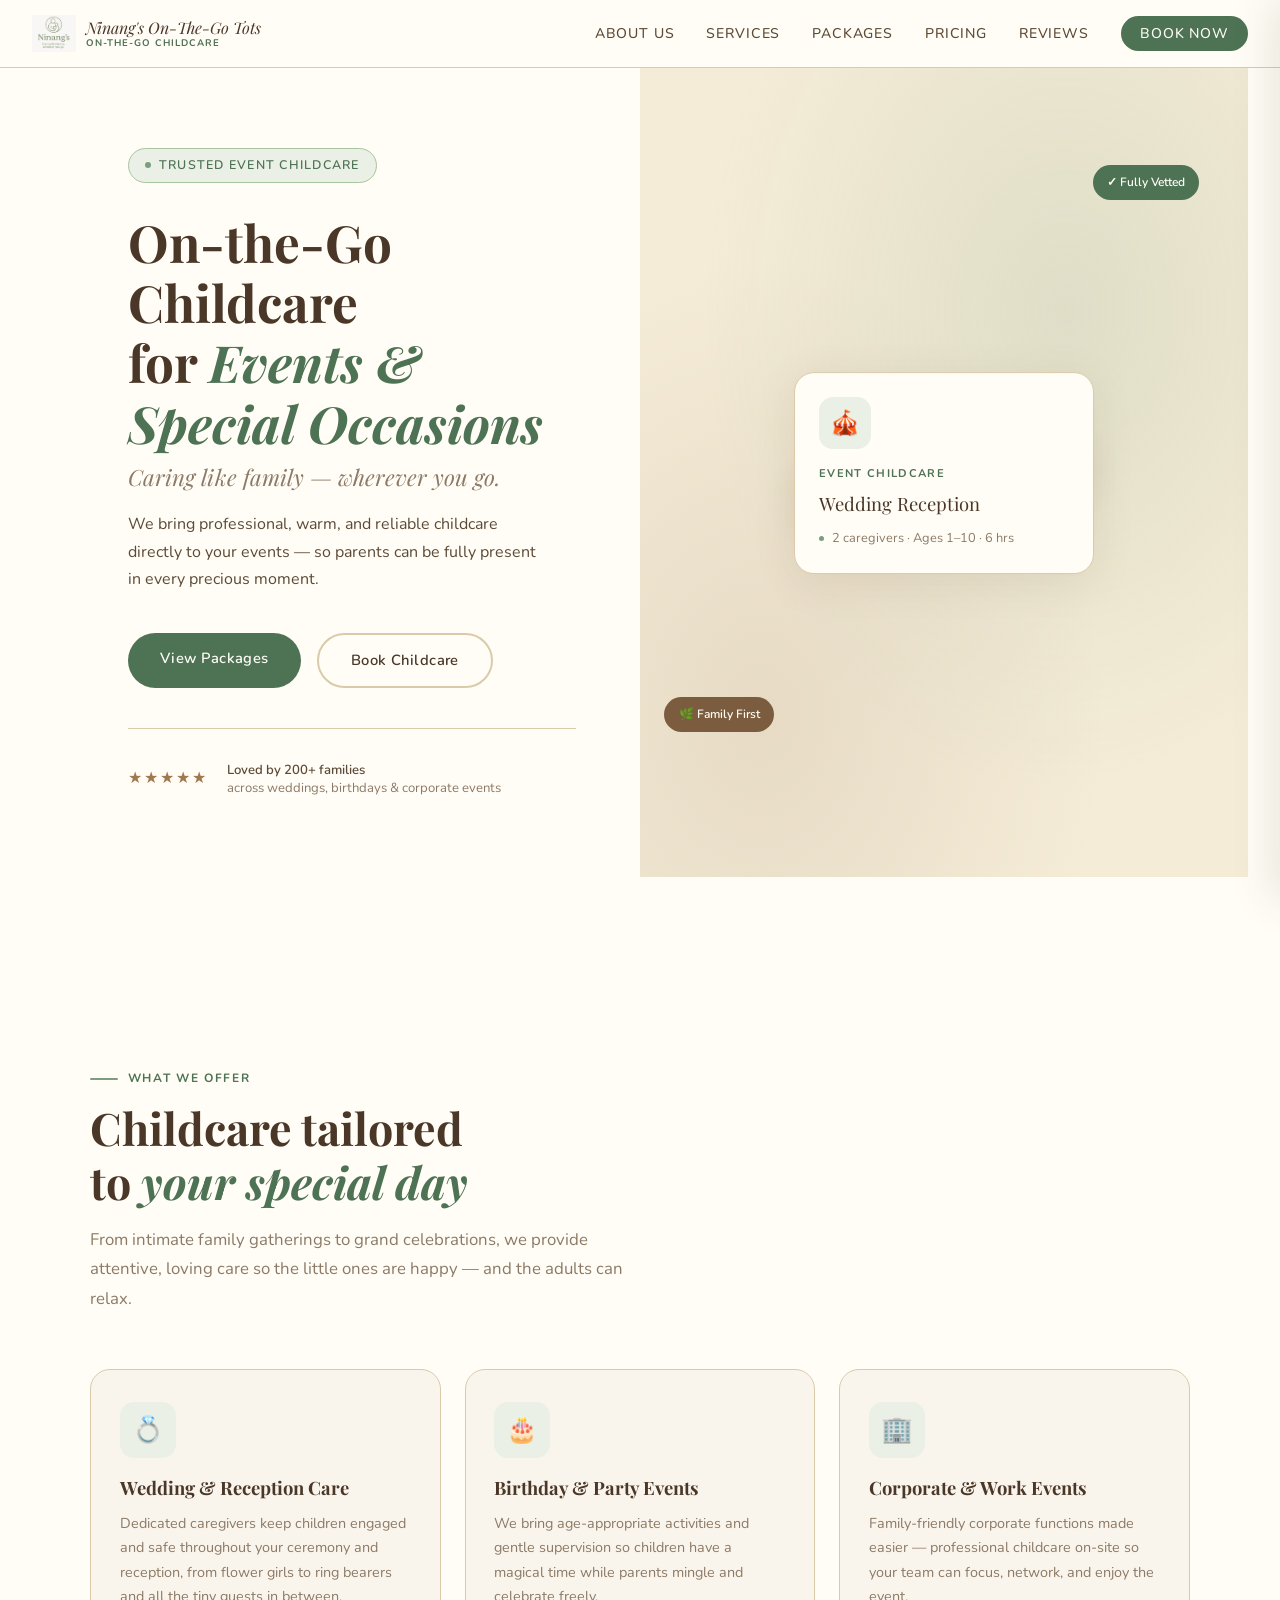
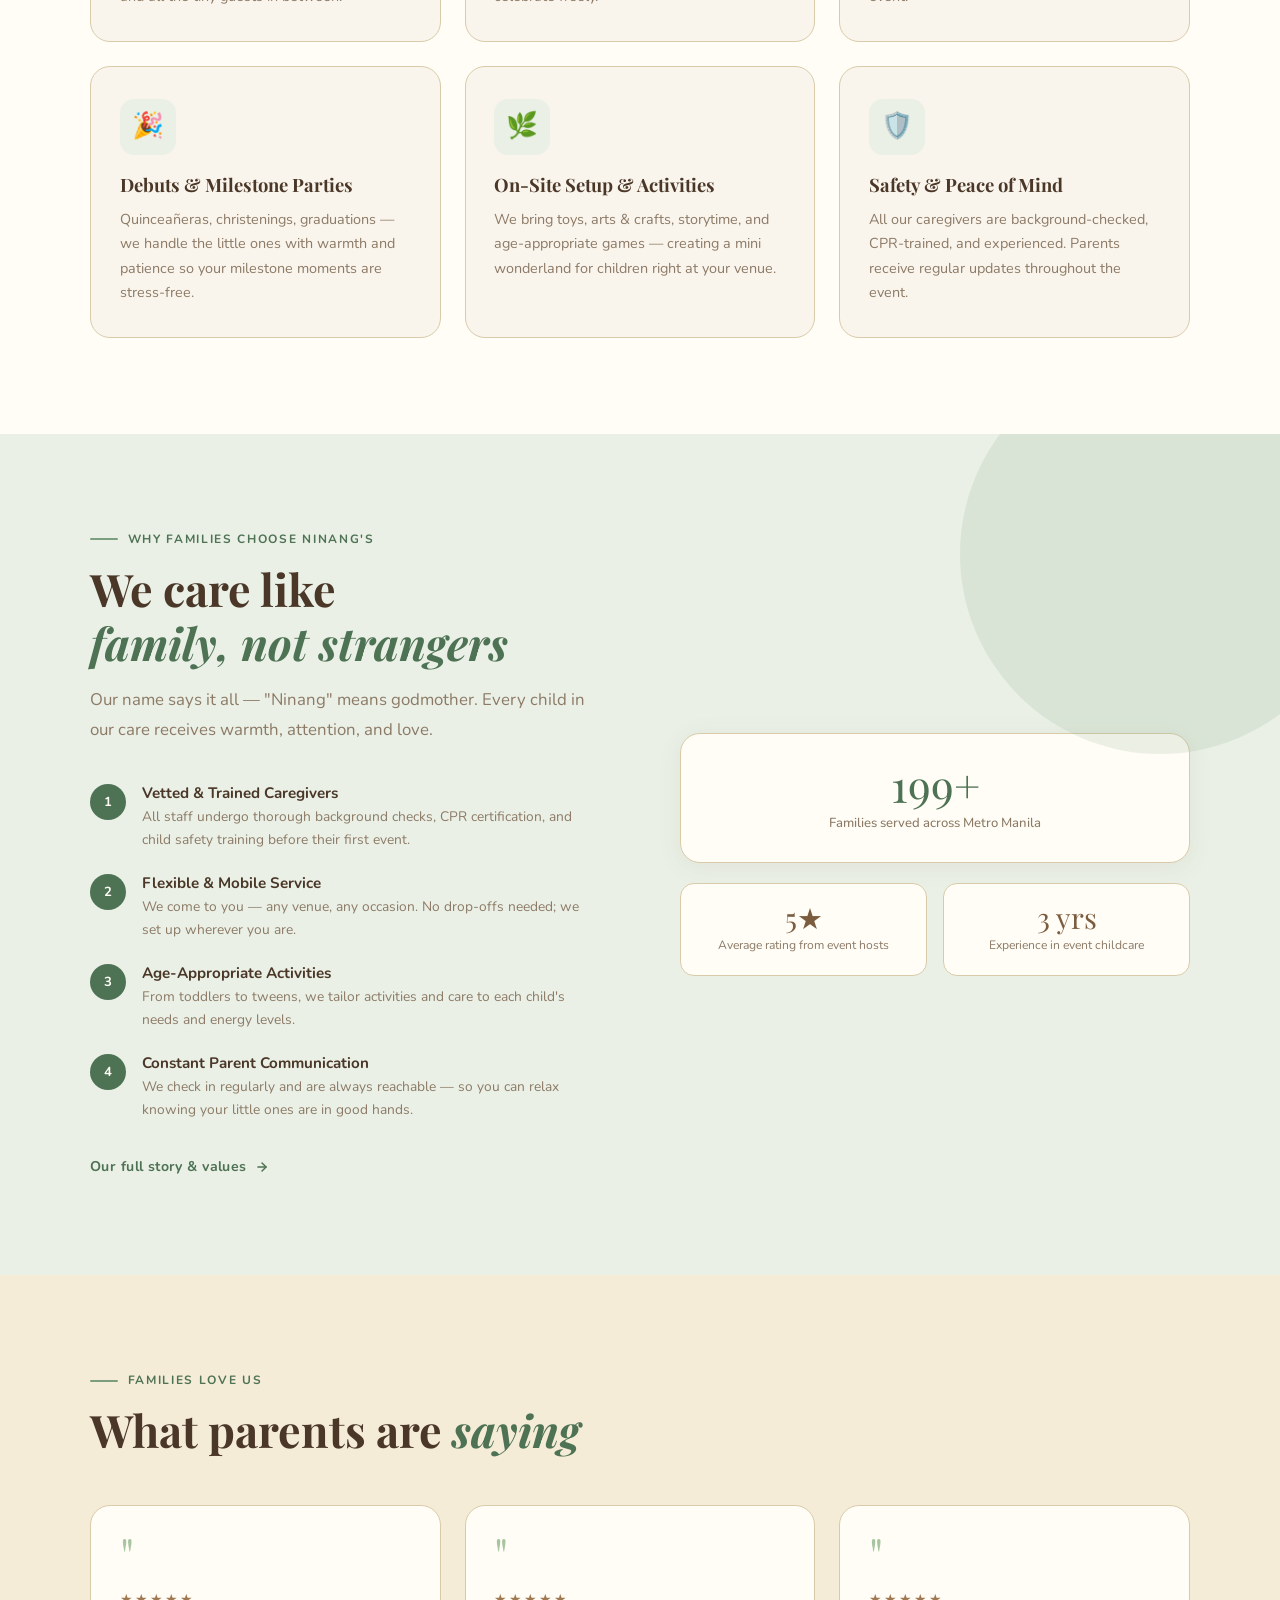
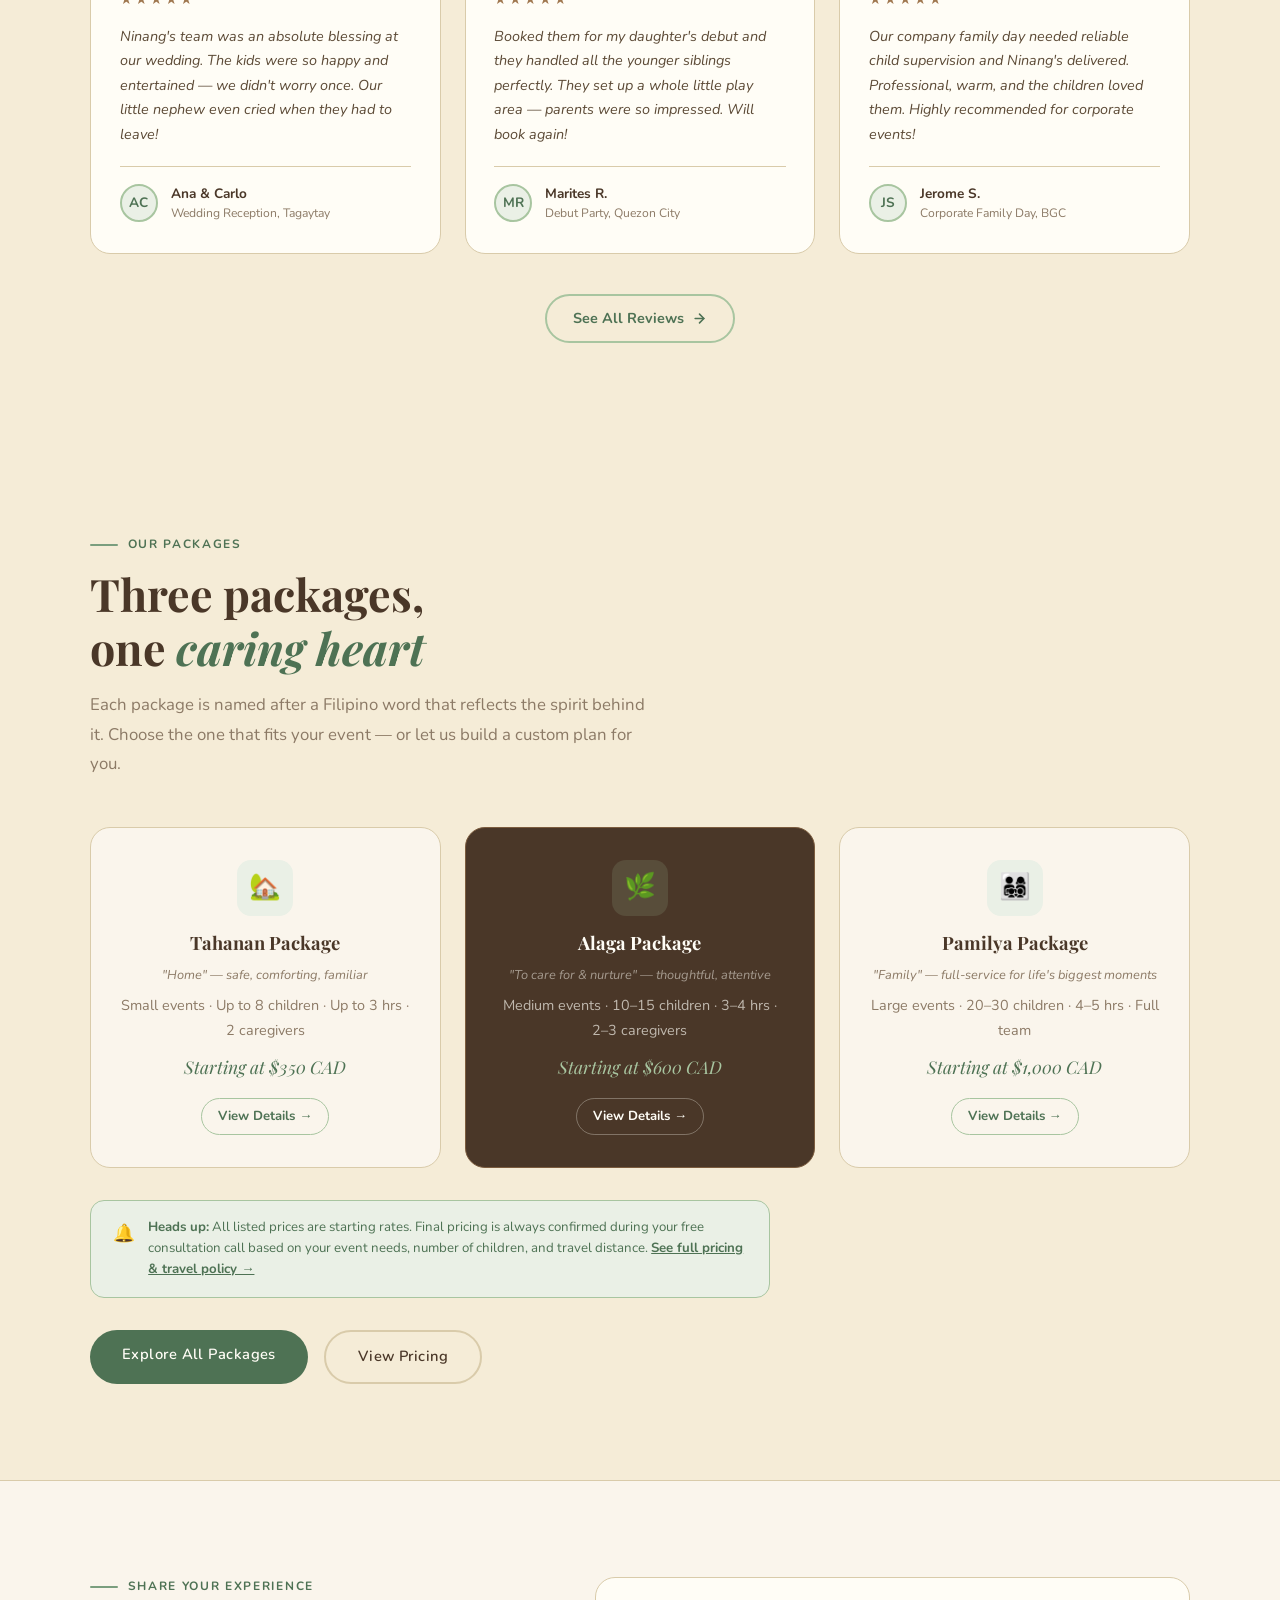
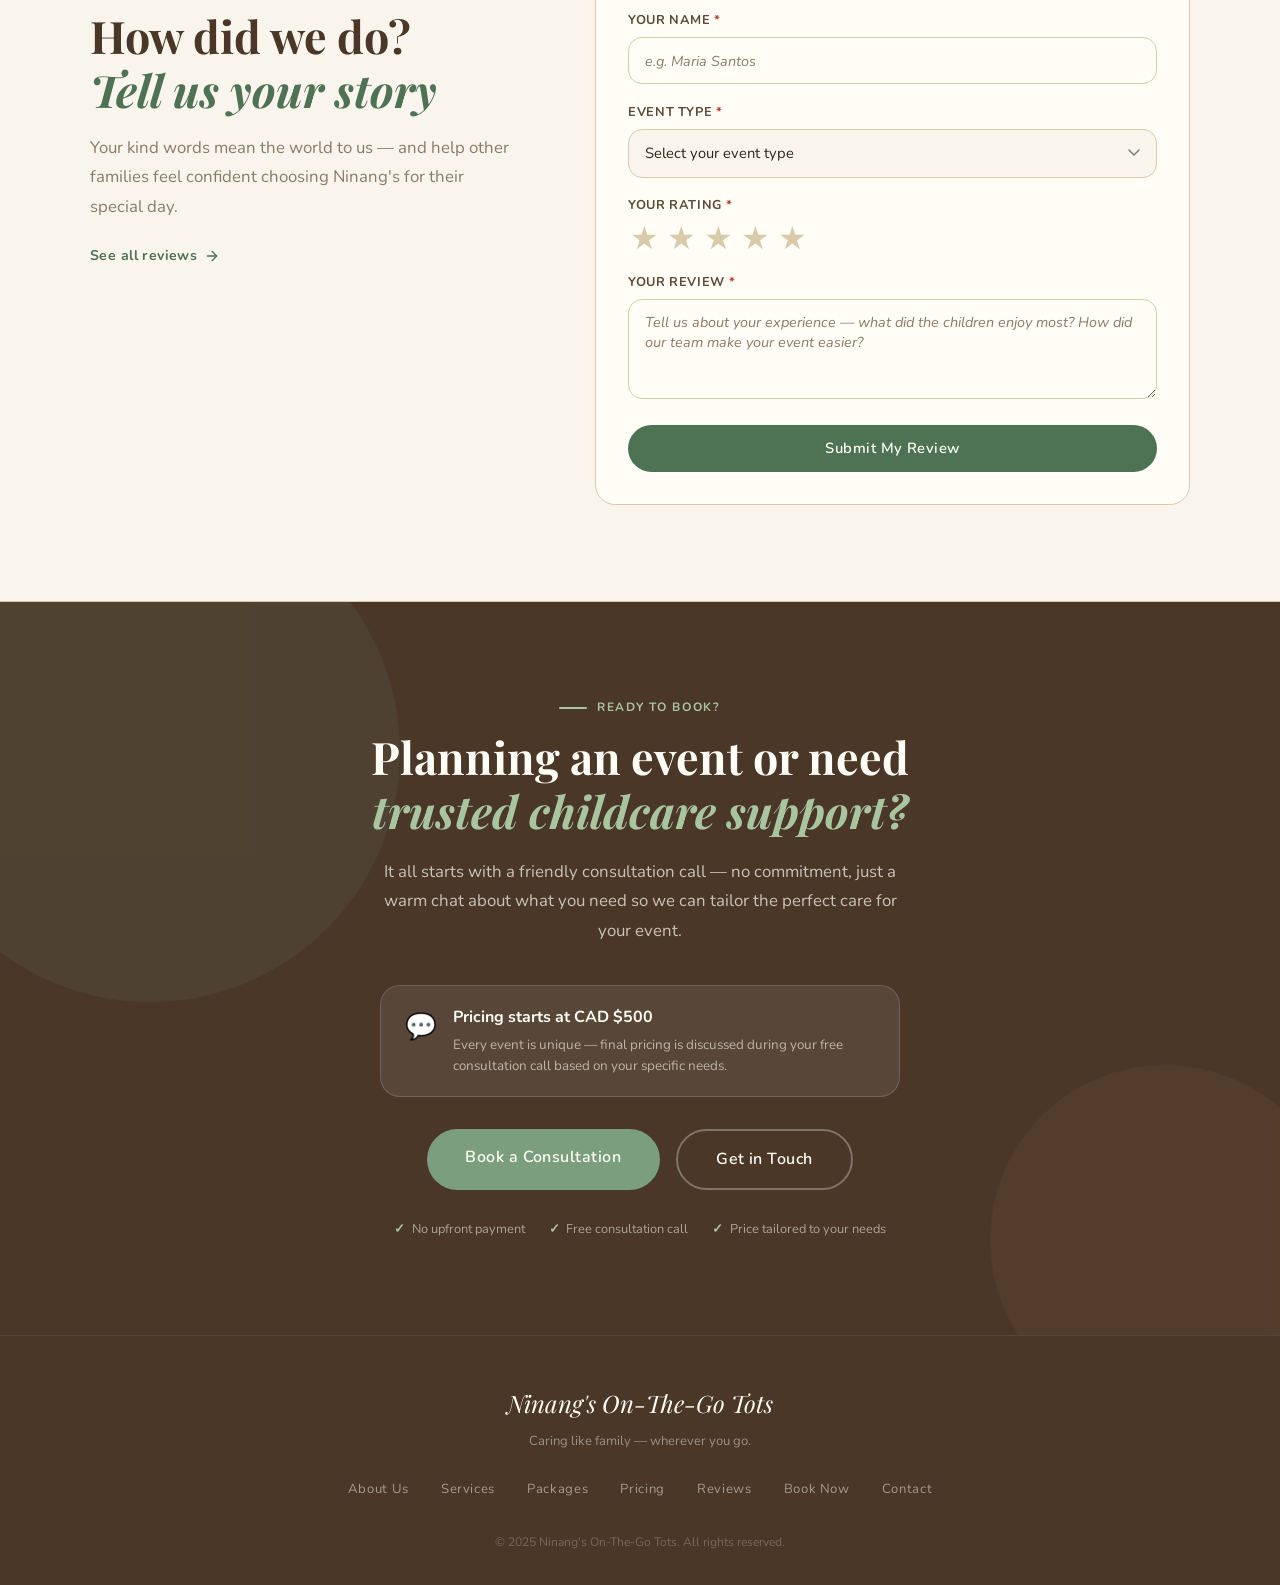
==== index.html @ 38ec488d "Add files via upload" ====
<!DOCTYPE html>
<html lang="en">
<head>
  <meta charset="UTF-8" />
  <meta name="viewport" content="width=device-width, initial-scale=1.0" />
  <title>Ninang's On-The-Go Tots — On-the-Go Care for Events</title>
  <link rel="stylesheet" href="style.css" />
  <link
    href="https://fonts.googleapis.com/css2?family=Playfair+Display:ital,wght@0,400;0,600;1,400&family=Nunito:wght@300;400;500;600&display=swap"
    rel="stylesheet"
  />
</head>
<body>

  <!-- ========== NAVBAR ========== -->
  <nav id="navbar">
    <a href="index.html" class="nav-logo-wrap">
      <img
        src="ninangs2.png"
        alt="Ninang's On-The-Go Tots logo"
        class="nav-logo-img"
      />
      <div class="nav-logo-text">
        Ninang's On-The-Go Tots
        <span>On-The-Go Childcare</span>
      </div>
    </a>

    <button class="nav-hamburger" id="hamburgerBtn" aria-label="Open menu">
      <span></span><span></span><span></span>
    </button>

    <ul class="nav-links" id="navLinks">
      <li><a href="about.html">About Us</a></li>
      <li><a href="#offer">Services</a></li>
      <li><a href="packages.html">Packages</a></li>
      <li><a href="pricing.html">Pricing</a></li>
      <li><a href="reviews.html">Reviews</a></li>
      <li><a href="booking.html" class="nav-cta">Book Now</a></li>
    </ul>
  </nav>

  <!-- Mobile drawer -->
  <div class="nav-drawer" id="navDrawer">
    <button class="drawer-close" id="drawerClose" aria-label="Close menu">&times;</button>
    <ul>
      <li><a href="about.html"    class="drawer-link">About Us</a></li>
      <li><a href="#offer"        class="drawer-link">Services</a></li>
      <li><a href="packages.html" class="drawer-link">Packages</a></li>
      <li><a href="pricing.html"  class="drawer-link">Pricing</a></li>
      <li><a href="reviews.html"  class="drawer-link">Reviews</a></li>
      <li><a href="booking.html"  class="drawer-link drawer-cta">Book Now</a></li>
    </ul>
  </div>
  <div class="nav-overlay" id="navOverlay"></div>


  <!-- ========== HERO ========== -->
  <section class="hero">

    <div class="hero-left">
      <div class="hero-badge">Trusted Event Childcare</div>

      <h1>
        On-the-Go Childcare<br>
        for <em>Events &amp;</em><br>
        <em>Special Occasions</em>
      </h1>

      <p class="hero-sub">Caring like family — wherever you go.</p>

      <p class="hero-tagline">
        We bring professional, warm, and reliable childcare directly to your events —
        so parents can be fully present in every precious moment.
      </p>

      <div class="hero-buttons">
        <a href="packages.html" class="btn-primary">View Packages</a>
        <a href="booking.html"  class="btn-outline">Book Childcare</a>
      </div>

      <div class="hero-trust">
        <div class="hero-trust-stars">★★★★★</div>
        <p>
          <strong>Loved by 200+ families</strong><br>
          across weddings, birthdays &amp; corporate events
        </p>
      </div>
    </div>

    <div class="hero-right">
      <div class="hero-illustration">
        <div class="hero-card-stack">
          <div class="hero-card hero-card-back1"></div>
          <div class="hero-card hero-card-back2"></div>
          <div class="hero-card hero-card-main">
            <div class="card-icon">🎪</div>
            <div class="card-label">Event Childcare</div>
            <div class="card-title">Wedding Reception</div>
            <div class="card-meta">
              <span class="card-dot"></span>
              <span>2 caregivers · Ages 1–10 · 6 hrs</span>
            </div>
          </div>
        </div>
        <div class="floating-badge floating-badge-1">✓ Fully Vetted</div>
        <div class="floating-badge floating-badge-2">🌿 Family First</div>
      </div>
    </div>

  </section>


  <!-- ========== WHAT WE OFFER ========== -->
  <section class="offer-section" id="offer">
    <div class="container">
      <div class="section-eyebrow">What We Offer</div>
      <h2 class="section-title">Childcare tailored<br>to <em>your special day</em></h2>
      <p class="section-lead">
        From intimate family gatherings to grand celebrations, we provide attentive,
        loving care so the little ones are happy — and the adults can relax.
      </p>

      <div class="offer-grid">
        <div class="offer-card" data-animate>
          <div class="offer-icon">💍</div>
          <h3>Wedding &amp; Reception Care</h3>
          <p>Dedicated caregivers keep children engaged and safe throughout your ceremony and reception, from flower girls to ring bearers and all the tiny guests in between.</p>
        </div>
        <div class="offer-card" data-animate>
          <div class="offer-icon">🎂</div>
          <h3>Birthday &amp; Party Events</h3>
          <p>We bring age-appropriate activities and gentle supervision so children have a magical time while parents mingle and celebrate freely.</p>
        </div>
        <div class="offer-card" data-animate>
          <div class="offer-icon">🏢</div>
          <h3>Corporate &amp; Work Events</h3>
          <p>Family-friendly corporate functions made easier — professional childcare on-site so your team can focus, network, and enjoy the event.</p>
        </div>
        <div class="offer-card" data-animate>
          <div class="offer-icon">🎉</div>
          <h3>Debuts &amp; Milestone Parties</h3>
          <p>Quinceañeras, christenings, graduations — we handle the little ones with warmth and patience so your milestone moments are stress-free.</p>
        </div>
        <div class="offer-card" data-animate>
          <div class="offer-icon">🌿</div>
          <h3>On-Site Setup &amp; Activities</h3>
          <p>We bring toys, arts &amp; crafts, storytime, and age-appropriate games — creating a mini wonderland for children right at your venue.</p>
        </div>
        <div class="offer-card" data-animate>
          <div class="offer-icon">🛡️</div>
          <h3>Safety &amp; Peace of Mind</h3>
          <p>All our caregivers are background-checked, CPR-trained, and experienced. Parents receive regular updates throughout the event.</p>
        </div>
      </div>
    </div>
  </section>


  <!-- ========== WHY CHOOSE US ========== -->
  <section class="why-section" id="why">
    <div class="container">
      <div class="why-inner">

        <div class="why-text">
          <div class="section-eyebrow">Why Families Choose Ninang's</div>
          <h2 class="section-title">We care like<br><em>family, not strangers</em></h2>
          <p class="section-lead">
            Our name says it all — "Ninang" means godmother. Every child in our care
            receives warmth, attention, and love.
          </p>

          <div class="why-list">
            <div class="why-item" data-animate>
              <div class="why-num">1</div>
              <div>
                <h4>Vetted &amp; Trained Caregivers</h4>
                <p>All staff undergo thorough background checks, CPR certification, and child safety training before their first event.</p>
              </div>
            </div>
            <div class="why-item" data-animate>
              <div class="why-num">2</div>
              <div>
                <h4>Flexible &amp; Mobile Service</h4>
                <p>We come to you — any venue, any occasion. No drop-offs needed; we set up wherever you are.</p>
              </div>
            </div>
            <div class="why-item" data-animate>
              <div class="why-num">3</div>
              <div>
                <h4>Age-Appropriate Activities</h4>
                <p>From toddlers to tweens, we tailor activities and care to each child's needs and energy levels.</p>
              </div>
            </div>
            <div class="why-item" data-animate>
              <div class="why-num">4</div>
              <div>
                <h4>Constant Parent Communication</h4>
                <p>We check in regularly and are always reachable — so you can relax knowing your little ones are in good hands.</p>
              </div>
            </div>
          </div>

          <div style="margin-top: 2rem;">
            <a href="about.html" style="
              display: inline-flex;
              align-items: center;
              gap: 0.5rem;
              font-family: 'Nunito', sans-serif;
              font-size: 0.88rem;
              font-weight: 700;
              color: var(--sage-dark);
              text-decoration: none;
              letter-spacing: 0.03em;
            ">
              Our full story &amp; values
              <svg width="14" height="14" viewBox="0 0 24 24" fill="none" stroke="currentColor" stroke-width="2.5" stroke-linecap="round" stroke-linejoin="round"><line x1="5" y1="12" x2="19" y2="12"/><polyline points="12 5 19 12 12 19"/></svg>
            </a>
          </div>
        </div>

        <div class="why-visual">
          <div class="why-stat-card">
            <div class="stat-num" data-count="200">0</div>
            <div class="stat-label">Families served across Metro Manila</div>
          </div>
          <div class="why-stat-row">
            <div class="why-stat-small">
              <div class="stat-num">5★</div>
              <div class="stat-label">Average rating from event hosts</div>
            </div>
            <div class="why-stat-small">
              <div class="stat-num">3 yrs</div>
              <div class="stat-label">Experience in event childcare</div>
            </div>
          </div>
        </div>

      </div>
    </div>
  </section>


  <!-- ========== TESTIMONIALS ========== -->
  <section class="testimonials-section" id="testimonials">
    <div class="container">
      <div class="section-eyebrow">Families Love Us</div>
      <h2 class="section-title">What parents are <em>saying</em></h2>

      <div class="testimonials-grid">

        <div class="testimonial-card" data-animate>
          <div class="quote-mark">"</div>
          <div class="stars">★★★★★</div>
          <p>Ninang's team was an absolute blessing at our wedding. The kids were so happy and entertained — we didn't worry once. Our little nephew even cried when they had to leave!</p>
          <div class="testimonial-author">
            <div class="author-avatar">AC</div>
            <div>
              <div class="author-name">Ana &amp; Carlo</div>
              <div class="author-role">Wedding Reception, Tagaytay</div>
            </div>
          </div>
        </div>

        <div class="testimonial-card" data-animate>
          <div class="quote-mark">"</div>
          <div class="stars">★★★★★</div>
          <p>Booked them for my daughter's debut and they handled all the younger siblings perfectly. They set up a whole little play area — parents were so impressed. Will book again!</p>
          <div class="testimonial-author">
            <div class="author-avatar">MR</div>
            <div>
              <div class="author-name">Marites R.</div>
              <div class="author-role">Debut Party, Quezon City</div>
            </div>
          </div>
        </div>

        <div class="testimonial-card" data-animate>
          <div class="quote-mark">"</div>
          <div class="stars">★★★★★</div>
          <p>Our company family day needed reliable child supervision and Ninang's delivered. Professional, warm, and the children loved them. Highly recommended for corporate events!</p>
          <div class="testimonial-author">
            <div class="author-avatar">JS</div>
            <div>
              <div class="author-name">Jerome S.</div>
              <div class="author-role">Corporate Family Day, BGC</div>
            </div>
          </div>
        </div>

      </div>

      <!-- See all reviews link -->
      <div style="text-align:center; margin-top:2.5rem;">
        <a href="reviews.html" style="
          display: inline-flex;
          align-items: center;
          gap: 0.5rem;
          font-family: 'Nunito', sans-serif;
          font-size: 0.9rem;
          font-weight: 700;
          color: var(--sage-dark);
          text-decoration: none;
          border: 2px solid var(--sage-light);
          padding: 0.7rem 1.6rem;
          border-radius: 50px;
          transition: background 0.2s, border-color 0.2s;
        "
        onmouseover="this.style.background='#EAF0E6'; this.style.borderColor='#7A9E7E';"
        onmouseout="this.style.background='transparent'; this.style.borderColor='#A8C5A0';">
          See All Reviews
          <svg width="15" height="15" viewBox="0 0 24 24" fill="none" stroke="currentColor" stroke-width="2.5" stroke-linecap="round" stroke-linejoin="round"><line x1="5" y1="12" x2="19" y2="12"/><polyline points="12 5 19 12 12 19"/></svg>
        </a>
      </div>
    </div>
  </section>


  <!-- ========== PACKAGES OVERVIEW ========== -->
  <section class="offer-section" id="packages" style="background: var(--cream);">
    <div class="container">
      <div class="section-eyebrow">Our Packages</div>
      <h2 class="section-title">Three packages,<br>one <em>caring heart</em></h2>
      <p class="section-lead">
        Each package is named after a Filipino word that reflects the spirit behind it.
        Choose the one that fits your event — or let us build a custom plan for you.
      </p>

      <div class="offer-grid" style="margin-top:3rem;">

        <div class="offer-card" data-animate style="text-align:center;">
          <div class="offer-icon" style="margin:0 auto 1rem;">🏡</div>
          <h3>Tahanan Package</h3>
          <p style="font-size:0.8rem; color:var(--text-muted); font-style:italic; margin-bottom:0.4rem;">"Home" — safe, comforting, familiar</p>
          <p style="margin-bottom:0.6rem;">Small events · Up to 8 children · Up to 3 hrs · 2 caregivers</p>
          <p style="font-family:'Playfair Display',serif; font-style:italic; color:var(--sage-dark); font-size:1.1rem; margin-bottom:1rem;">Starting at $350 CAD</p>
          <a href="packages.html" style="
            display:inline-block; font-size:0.82rem; font-weight:700;
            color:var(--sage-dark); text-decoration:none;
            border:1.5px solid var(--sage-light); padding:0.45rem 1rem;
            border-radius:50px; transition:background 0.2s;
          "
          onmouseover="this.style.background='#EAF0E6';"
          onmouseout="this.style.background='transparent';">View Details →</a>
        </div>

        <div class="offer-card" data-animate style="text-align:center; background:var(--brown-dark); border-color:var(--brown);">
          <div class="offer-icon" style="margin:0 auto 1rem; background:rgba(168,197,160,0.15);">🌿</div>
          <h3 style="color:var(--ivory);">Alaga Package</h3>
          <p style="font-size:0.8rem; color:rgba(255,253,246,0.5); font-style:italic; margin-bottom:0.4rem;">"To care for &amp; nurture" — thoughtful, attentive</p>
          <p style="color:rgba(255,253,246,0.65); margin-bottom:0.6rem;">Medium events · 10–15 children · 3–4 hrs · 2–3 caregivers</p>
          <p style="font-family:'Playfair Display',serif; font-style:italic; color:var(--sage-light); font-size:1.1rem; margin-bottom:1rem;">Starting at $600 CAD</p>
          <a href="packages.html" style="
            display:inline-block; font-size:0.82rem; font-weight:700;
            color:var(--ivory); text-decoration:none;
            border:1.5px solid rgba(255,253,246,0.3); padding:0.45rem 1rem;
            border-radius:50px; transition:background 0.2s;
          "
          onmouseover="this.style.background='rgba(255,253,246,0.1)';"
          onmouseout="this.style.background='transparent';">View Details →</a>
        </div>

        <div class="offer-card" data-animate style="text-align:center;">
          <div class="offer-icon" style="margin:0 auto 1rem;">👨‍👩‍👧‍👦</div>
          <h3>Pamilya Package</h3>
          <p style="font-size:0.8rem; color:var(--text-muted); font-style:italic; margin-bottom:0.4rem;">"Family" — full-service for life's biggest moments</p>
          <p style="margin-bottom:0.6rem;">Large events · 20–30 children · 4–5 hrs · Full team</p>
          <p style="font-family:'Playfair Display',serif; font-style:italic; color:var(--sage-dark); font-size:1.1rem; margin-bottom:1rem;">Starting at $1,000 CAD</p>
          <a href="packages.html" style="
            display:inline-block; font-size:0.82rem; font-weight:700;
            color:var(--sage-dark); text-decoration:none;
            border:1.5px solid var(--sage-light); padding:0.45rem 1rem;
            border-radius:50px; transition:background 0.2s;
          "
          onmouseover="this.style.background='#EAF0E6';"
          onmouseout="this.style.background='transparent';">View Details →</a>
        </div>

      </div>

      <!-- Pricing note -->
      <div style="
        display:flex; align-items:flex-start; gap:0.8rem;
        background:var(--sage-pale); border:1.5px solid var(--sage-light);
        border-radius:14px; padding:1rem 1.4rem; margin-top:2rem;
        max-width:680px;
      ">
        <span style="font-size:1.1rem; flex-shrink:0; margin-top:2px;">🔔</span>
        <p style="font-size:0.83rem; color:var(--sage-dark); line-height:1.6;">
          <strong>Heads up:</strong> All listed prices are starting rates. Final pricing is always confirmed during your free consultation call based on your event needs, number of children, and travel distance.
          <a href="pricing.html" style="color:var(--sage-dark); font-weight:700;">See full pricing &amp; travel policy →</a>
        </p>
      </div>

      <div style="margin-top:2rem; display:flex; gap:1rem; flex-wrap:wrap;">
        <a href="packages.html" class="btn-primary">Explore All Packages</a>
        <a href="pricing.html" class="btn-outline">View Pricing</a>
      </div>
    </div>
  </section>


  <!-- ========== LEAVE A REVIEW ========== -->
  <section class="review-form-section" id="leave-review">
    <div class="container">
      <div class="review-form-inner">

        <div class="review-form-left">
          <div class="section-eyebrow">Share Your Experience</div>
          <h2 class="section-title">How did we do?<br><em>Tell us your story</em></h2>
          <p class="section-lead">
            Your kind words mean the world to us — and help other families feel confident choosing Ninang's for their special day.
          </p>
          <a href="reviews.html" class="review-see-all">
            See all reviews
            <svg viewBox="0 0 24 24" width="16" height="16" fill="none" stroke="currentColor" stroke-width="2" stroke-linecap="round" stroke-linejoin="round"><line x1="5" y1="12" x2="19" y2="12"/><polyline points="12 5 19 12 12 19"/></svg>
          </a>
        </div>

        <div class="review-form-right">

          <!-- Form state -->
          <div id="reviewFormWrap">
            <form id="reviewForm" novalidate>

              <!-- Name -->
              <div class="form-group">
                <label for="rName">Your Name <span style="color:#c0392b">*</span></label>
                <input type="text" id="rName" name="Name" placeholder="e.g. Maria Santos" autocomplete="name" />
                <div class="field-error" id="rNameError">Please enter your name.</div>
              </div>

              <!-- Event Type -->
              <div class="form-group">
                <label for="rEvent">Event Type <span style="color:#c0392b">*</span></label>
                <select id="rEvent" name="Event Type">
                  <option value="" disabled selected>Select your event type</option>
                  <option value="Wedding / Reception">Wedding / Reception</option>
                  <option value="Birthday Party">Birthday Party</option>
                  <option value="Debut / Milestone Party">Debut / Milestone Party</option>
                  <option value="Corporate / Work Event">Corporate / Work Event</option>
                  <option value="Christening / Baptism">Christening / Baptism</option>
                  <option value="Other">Other</option>
                </select>
                <div class="field-error" id="rEventError">Please select your event type.</div>
              </div>

              <!-- Star Rating -->
              <div class="form-group">
                <label>Your Rating <span style="color:#c0392b">*</span></label>
                <div class="star-picker" id="starPicker" role="group" aria-label="Star rating">
                  <button type="button" class="star-btn" data-value="1" aria-label="1 star">★</button>
                  <button type="button" class="star-btn" data-value="2" aria-label="2 stars">★</button>
                  <button type="button" class="star-btn" data-value="3" aria-label="3 stars">★</button>
                  <button type="button" class="star-btn" data-value="4" aria-label="4 stars">★</button>
                  <button type="button" class="star-btn" data-value="5" aria-label="5 stars">★</button>
                </div>
                <input type="hidden" id="rRating" name="Rating" value="" />
                <div class="field-error" id="rRatingError">Please select a star rating.</div>
              </div>

              <!-- Review -->
              <div class="form-group">
                <label for="rReview">Your Review <span style="color:#c0392b">*</span></label>
                <textarea id="rReview" name="Review" placeholder="Tell us about your experience — what did the children enjoy most? How did our team make your event easier?" style="min-height:100px;"></textarea>
                <div class="field-error" id="rReviewError">Please write a short review.</div>
              </div>

              <button type="submit" class="btn-primary review-submit-btn" id="reviewSubmitBtn">
                <span id="reviewSubmitText">Submit My Review</span>
                <div class="submit-spinner" id="reviewSpinner" style="display:none;width:16px;height:16px;border:2px solid rgba(255,253,246,0.3);border-top-color:#fffdf6;border-radius:50%;animation:spin 0.7s linear infinite;"></div>
              </button>

            </form>
          </div>

          <!-- Thank you state -->
          <div id="reviewThankYou" style="display:none;" class="review-thankyou">
            <div class="review-ty-icon">🌿</div>
            <h3>Thank you so much!</h3>
            <p>We truly appreciate you taking the time to share your experience. Your review has been received and will be shared on our Reviews page once approved.</p>
            <a href="reviews.html" class="btn-outline" style="display:inline-block;margin-top:1rem;">See All Reviews</a>
          </div>

        </div>
      </div>
    </div>
  </section>


  <!-- ========== CTA ========== -->
  <section class="cta-section" id="cta">
    <div class="container">
      <div class="section-eyebrow">Ready to Book?</div>
      <h2 class="section-title">
        Planning an event or need<br>
        <em>trusted childcare support?</em>
      </h2>
      <p class="section-lead">
        It all starts with a friendly consultation call — no commitment,
        just a warm chat about what you need so we can tailor the perfect care for your event.
      </p>

      <div class="cta-pricing-note">
        <span class="cta-pricing-icon">💬</span>
        <div>
          <strong>Pricing starts at CAD $500</strong>
          <p>Every event is unique — final pricing is discussed during your free consultation call based on your specific needs.</p>
        </div>
      </div>

      <div class="cta-buttons">
        <a href="booking.html" class="btn-primary">Book a Consultation</a>
        <a href="mailto:hello@ninangschildcare.com" class="btn-outline">Get in Touch</a>
      </div>
      <div class="cta-assurance">
        <span>No upfront payment</span>
        <span>Free consultation call</span>
        <span>Price tailored to your needs</span>
      </div>
    </div>
  </section>


  <!-- ========== FOOTER ========== -->
  <footer>
    <div class="footer-logo">Ninang's On-The-Go Tots</div>
    <p class="footer-tagline">Caring like family — wherever you go.</p>
    <ul class="footer-links">
      <li><a href="about.html">About Us</a></li>
      <li><a href="#offer">Services</a></li>
      <li><a href="packages.html">Packages</a></li>
      <li><a href="pricing.html">Pricing</a></li>
      <li><a href="reviews.html">Reviews</a></li>
      <li><a href="booking.html">Book Now</a></li>
      <li><a href="mailto:hello@ninangschildcare.com">Contact</a></li>
    </ul>
    <p class="footer-copy">© 2025 Ninang's On-The-Go Tots. All rights reserved.</p>
  </footer>


  <!-- ========== JAVASCRIPT ========== -->
  <script src="main.js"></script>

</body>
</html>
---- style.css ----
/* ===========================================
   NINANG'S CHILDCARE — style.css
   =========================================== */

/* ---------- RESET & ROOT ---------- */
*, *::before, *::after {
  box-sizing: border-box;
  margin: 0;
  padding: 0;
}

:root {
  --sage:         #7A9E7E;
  --sage-light:   #A8C5A0;
  --sage-dark:    #4E7254;
  --sage-pale:    #EAF0E6;
  --beige:        #D9CBAA;
  --beige-light:  #F0E8D5;
  --beige-pale:   #FAF5EC;
  --ivory:        #FFFDF6;
  --brown:        #7C5C3E;
  --brown-light:  #A07850;
  --brown-dark:   #4A3728;
  --cream:        #F5ECD7;
  --text-dark:    #2E2419;
  --text-mid:     #5C4A36;
  --text-muted:   #8C7A66;

  --transition-fast:   0.2s ease;
  --transition-smooth: 0.3s ease;
  --radius-sm:   8px;
  --radius-md:   14px;
  --radius-lg:   20px;
  --radius-pill: 50px;
}

html {
  scroll-behavior: smooth;
}

body {
  font-family: 'Nunito', sans-serif;
  background: var(--ivory);
  color: var(--text-dark);
  overflow-x: hidden;
  line-height: 1.6;
}


/* ---------- TYPOGRAPHY ---------- */
h1, h2, h3, h4 {
  font-family: 'Playfair Display', serif;
  line-height: 1.2;
}

em {
  font-style: italic;
  color: var(--sage-dark);
}

p {
  font-family: 'Nunito', sans-serif;
}


/* ---------- REUSABLE LAYOUT ---------- */
.container {
  max-width: 1100px;
  margin: 0 auto;
}

section {
  padding: 6rem 2rem;
}

.section-eyebrow {
  font-size: 0.75rem;
  font-weight: 700;
  letter-spacing: 0.14em;
  text-transform: uppercase;
  color: var(--sage-dark);
  margin-bottom: 0.8rem;
  display: flex;
  align-items: center;
  gap: 0.6rem;
}

.section-eyebrow::before {
  content: '';
  display: block;
  width: 28px;
  height: 2px;
  background: var(--sage);
  border-radius: 2px;
}

.section-title {
  font-size: clamp(2rem, 3.5vw, 3rem);
  color: var(--brown-dark);
  margin-bottom: 1rem;
}

.section-lead {
  font-size: 1.05rem;
  color: var(--text-muted);
  line-height: 1.75;
  max-width: 560px;
}


/* ---------- BUTTONS ---------- */
.btn-primary {
  background: var(--sage-dark);
  color: var(--ivory);
  padding: 0.85rem 2rem;
  border-radius: var(--radius-pill);
  font-family: 'Nunito', sans-serif;
  font-size: 0.92rem;
  font-weight: 600;
  border: none;
  cursor: pointer;
  text-decoration: none;
  display: inline-block;
  letter-spacing: 0.03em;
  transition: background var(--transition-fast),
              transform var(--transition-fast);
}

.btn-primary:hover {
  background: var(--brown);
  transform: translateY(-2px);
}

.btn-outline {
  background: transparent;
  color: var(--brown-dark);
  padding: 0.85rem 2rem;
  border-radius: var(--radius-pill);
  font-family: 'Nunito', sans-serif;
  font-size: 0.92rem;
  font-weight: 600;
  border: 2px solid var(--beige);
  cursor: pointer;
  text-decoration: none;
  display: inline-block;
  letter-spacing: 0.03em;
  transition: border-color var(--transition-fast),
              background   var(--transition-fast),
              transform    var(--transition-fast);
}

.btn-outline:hover {
  border-color: var(--sage);
  background: var(--sage-pale);
  transform: translateY(-2px);
}


/* ---------- SCROLL-ANIMATE UTILITY ---------- */
[data-animate] {
  opacity: 0;
  transform: translateY(24px);
  transition: opacity 0.55s ease, transform 0.55s ease;
}

[data-animate].is-visible {
  opacity: 1;
  transform: translateY(0);
}


/* ===========================================
   NAVBAR
   =========================================== */
#navbar {
  position: fixed;
  top: 0; left: 0; right: 0;
  z-index: 200;
  background: rgba(255, 253, 246, 0.93);
  backdrop-filter: blur(14px);
  -webkit-backdrop-filter: blur(14px);
  border-bottom: 1px solid var(--beige);
  padding: 0 2rem;
  display: flex;
  align-items: center;
  justify-content: space-between;
  height: 68px;
  transition: box-shadow var(--transition-smooth);
}

#navbar.scrolled {
  box-shadow: 0 4px 24px rgba(74, 55, 40, 0.08);
}

.nav-logo {
  font-family: 'Playfair Display', serif;
  font-size: 1.4rem;
  color: var(--brown-dark);
  font-style: italic;
  letter-spacing: 0.02em;
  text-decoration: none;
}

.nav-logo span {
  color: var(--sage-dark);
  font-style: normal;
}

.nav-links {
  display: flex;
  gap: 2rem;
  list-style: none;
}

.nav-links a {
  font-size: 0.88rem;
  font-weight: 500;
  color: var(--text-mid);
  text-decoration: none;
  letter-spacing: 0.06em;
  text-transform: uppercase;
  transition: color var(--transition-fast);
}

.nav-links a:hover {
  color: var(--sage-dark);
}

.nav-cta {
  background: var(--sage-dark);
  color: var(--ivory) !important;
  padding: 0.5rem 1.2rem;
  border-radius: var(--radius-pill);
  transition: background var(--transition-fast) !important;
}

.nav-cta:hover {
  background: var(--brown) !important;
}

/* Hamburger button (mobile only) */
.nav-hamburger {
  display: none;
  flex-direction: column;
  gap: 5px;
  background: none;
  border: none;
  cursor: pointer;
  padding: 6px;
}

.nav-hamburger span {
  display: block;
  width: 24px;
  height: 2px;
  background: var(--brown-dark);
  border-radius: 2px;
  transition: transform var(--transition-fast), opacity var(--transition-fast);
}

/* Mobile nav drawer */
.nav-drawer {
  position: fixed;
  top: 0; right: 0;
  width: 280px;
  height: 100%;
  background: var(--ivory);
  z-index: 300;
  padding: 2rem 1.5rem;
  transform: translateX(100%);
  transition: transform 0.35s ease;
  box-shadow: -8px 0 40px rgba(74, 55, 40, 0.12);
}

.nav-drawer.open {
  transform: translateX(0);
}

.nav-drawer ul {
  list-style: none;
  margin-top: 3rem;
  display: flex;
  flex-direction: column;
  gap: 0.5rem;
}

.drawer-link {
  display: block;
  font-size: 1rem;
  font-weight: 600;
  color: var(--text-mid);
  text-decoration: none;
  padding: 0.75rem 1rem;
  border-radius: var(--radius-sm);
  transition: background var(--transition-fast), color var(--transition-fast);
}

.drawer-link:hover {
  background: var(--sage-pale);
  color: var(--sage-dark);
}

.drawer-cta {
  background: var(--sage-dark);
  color: var(--ivory) !important;
  text-align: center;
  margin-top: 1rem;
  border-radius: var(--radius-pill);
}

.drawer-close {
  position: absolute;
  top: 1.2rem; right: 1.2rem;
  background: none;
  border: none;
  font-size: 1.6rem;
  color: var(--text-muted);
  cursor: pointer;
  line-height: 1;
}

.nav-overlay {
  position: fixed;
  inset: 0;
  background: rgba(46, 36, 25, 0.4);
  z-index: 250;
  opacity: 0;
  pointer-events: none;
  transition: opacity 0.35s ease;
}

.nav-overlay.show {
  opacity: 1;
  pointer-events: all;
}


/* ===========================================
   HERO
   =========================================== */
.hero {
  min-height: 100vh;
  display: grid;
  grid-template-columns: 1fr 1fr;
  padding-top: 68px;
  position: relative;
  overflow: hidden;
}

/* Left column */
.hero-left {
  display: flex;
  flex-direction: column;
  justify-content: center;
  padding: 5rem 4rem 5rem 6rem;
  position: relative;
  z-index: 2;
}

.hero-badge {
  display: inline-flex;
  align-items: center;
  gap: 0.5rem;
  background: var(--sage-pale);
  border: 1px solid var(--sage-light);
  color: var(--sage-dark);
  font-size: 0.78rem;
  font-weight: 600;
  letter-spacing: 0.1em;
  text-transform: uppercase;
  padding: 0.4rem 1rem;
  border-radius: var(--radius-pill);
  margin-bottom: 1.8rem;
  width: fit-content;
}

.hero-badge::before {
  content: '';
  width: 6px;
  height: 6px;
  background: var(--sage);
  border-radius: 50%;
  animation: pulse 2s ease infinite;
}

@keyframes pulse {
  0%, 100% { opacity: 1; transform: scale(1); }
  50%       { opacity: 0.5; transform: scale(0.7); }
}

.hero h1 {
  font-size: clamp(2.6rem, 4vw, 3.8rem);
  line-height: 1.18;
  color: var(--brown-dark);
  margin-bottom: 0.4rem;
}

.hero-sub {
  font-family: 'Playfair Display', serif;
  font-size: clamp(1.1rem, 1.8vw, 1.4rem);
  color: var(--text-muted);
  font-style: italic;
  margin-bottom: 1rem;
}

.hero-tagline {
  font-size: 1rem;
  color: var(--text-mid);
  line-height: 1.7;
  margin-bottom: 2.5rem;
  max-width: 420px;
}

.hero-buttons {
  display: flex;
  gap: 1rem;
  flex-wrap: wrap;
}

.hero-trust {
  display: flex;
  align-items: center;
  gap: 1.2rem;
  margin-top: 2.5rem;
  padding-top: 2rem;
  border-top: 1px solid var(--beige);
}

.hero-trust-stars {
  color: var(--brown-light);
  font-size: 1rem;
  letter-spacing: 2px;
}

.hero-trust p {
  font-size: 0.82rem;
  color: var(--text-muted);
  line-height: 1.4;
}

.hero-trust strong {
  color: var(--text-mid);
  font-weight: 600;
}

/* Right column */
.hero-right {
  position: relative;
  background: var(--cream);
  overflow: hidden;
}

.hero-right::before {
  content: '';
  position: absolute;
  inset: 0;
  background:
    radial-gradient(ellipse at 70% 30%, rgba(122,158,126,0.18) 0%, transparent 60%),
    radial-gradient(ellipse at 20% 80%, rgba(124,92,62,0.12)  0%, transparent 50%);
}

.hero-illustration {
  position: absolute;
  inset: 0;
  display: flex;
  align-items: center;
  justify-content: center;
  padding: 3rem;
}

.hero-card-stack {
  position: relative;
  width: 340px;
  height: 420px;
}

.hero-card {
  position: absolute;
  background: var(--ivory);
  border-radius: var(--radius-lg);
  border: 1px solid var(--beige);
  padding: 1.5rem;
  box-shadow: 0 8px 40px rgba(124,92,62,0.12);
}

.hero-card-main {
  width: 300px;
  top: 50%; left: 50%;
  transform: translate(-50%, -50%);
  z-index: 3;
}

.hero-card-back1 {
  width: 260px;
  top: calc(50% - 20px);
  left: calc(50% + 20px);
  transform: translate(-50%, -50%) rotate(6deg);
  background: var(--sage-pale);
  border-color: var(--sage-light);
  z-index: 1;
}

.hero-card-back2 {
  width: 260px;
  top: calc(50% + 10px);
  left: calc(50% - 20px);
  transform: translate(-50%, -50%) rotate(-5deg);
  background: var(--beige-light);
  z-index: 2;
}

.card-icon {
  width: 52px;
  height: 52px;
  background: var(--sage-pale);
  border-radius: var(--radius-md);
  display: flex;
  align-items: center;
  justify-content: center;
  margin-bottom: 1rem;
  font-size: 1.5rem;
}

.card-label {
  font-size: 0.7rem;
  font-weight: 700;
  letter-spacing: 0.12em;
  text-transform: uppercase;
  color: var(--sage-dark);
  margin-bottom: 0.4rem;
}

.card-title {
  font-family: 'Playfair Display', serif;
  font-size: 1.15rem;
  color: var(--brown-dark);
  margin-bottom: 0.6rem;
}

.card-meta {
  font-size: 0.8rem;
  color: var(--text-muted);
  display: flex;
  align-items: center;
  gap: 0.5rem;
}

.card-dot {
  width: 5px;
  height: 5px;
  background: var(--sage);
  border-radius: 50%;
}

.floating-badge {
  position: absolute;
  color: var(--ivory);
  font-size: 0.75rem;
  font-weight: 600;
  padding: 0.5rem 0.9rem;
  border-radius: var(--radius-pill);
  z-index: 10;
  animation: floatY 3.5s ease-in-out infinite;
}

.floating-badge-1 {
  top: 12%; right: 8%;
  background: var(--sage-dark);
  animation-delay: 0s;
}

.floating-badge-2 {
  bottom: 18%; left: 4%;
  background: var(--brown);
  animation-delay: 1.5s;
}

@keyframes floatY {
  0%, 100% { transform: translateY(0); }
  50%       { transform: translateY(-8px); }
}


/* ===========================================
   WHAT WE OFFER
   =========================================== */
.offer-section {
  background: var(--ivory);
}

.offer-grid {
  display: grid;
  grid-template-columns: repeat(3, 1fr);
  gap: 1.5rem;
  margin-top: 3.5rem;
}

.offer-card {
  background: var(--beige-pale);
  border: 1px solid var(--beige);
  border-radius: var(--radius-lg);
  padding: 2rem 1.8rem;
  position: relative;
  overflow: hidden;
  transition: transform var(--transition-smooth),
              box-shadow var(--transition-smooth);
}

.offer-card::after {
  content: '';
  position: absolute;
  bottom: 0; left: 0; right: 0;
  height: 4px;
  background: var(--sage);
  transform: scaleX(0);
  transform-origin: left;
  transition: transform var(--transition-smooth);
}

.offer-card:hover {
  transform: translateY(-6px);
  box-shadow: 0 16px 48px rgba(124,92,62,0.1);
}

.offer-card:hover::after {
  transform: scaleX(1);
}

.offer-icon {
  width: 56px;
  height: 56px;
  background: var(--sage-pale);
  border-radius: var(--radius-md);
  display: flex;
  align-items: center;
  justify-content: center;
  font-size: 1.6rem;
  margin-bottom: 1.2rem;
}

.offer-card h3 {
  font-family: 'Playfair Display', serif;
  font-size: 1.15rem;
  color: var(--brown-dark);
  margin-bottom: 0.7rem;
}

.offer-card p {
  font-size: 0.9rem;
  color: var(--text-muted);
  line-height: 1.7;
}


/* ===========================================
   WHY CHOOSE US
   =========================================== */
.why-section {
  background: var(--sage-pale);
  position: relative;
  overflow: hidden;
}

.why-section::before {
  content: '';
  position: absolute;
  top: -80px; right: -80px;
  width: 400px;
  height: 400px;
  border-radius: 50%;
  background: rgba(122,158,126,0.15);
  pointer-events: none;
}

.why-inner {
  display: grid;
  grid-template-columns: 1fr 1fr;
  gap: 5rem;
  align-items: center;
}

.why-list {
  display: flex;
  flex-direction: column;
  gap: 1.4rem;
  margin-top: 2.5rem;
}

.why-item {
  display: flex;
  align-items: flex-start;
  gap: 1rem;
}

.why-num {
  flex-shrink: 0;
  width: 36px;
  height: 36px;
  background: var(--sage-dark);
  color: var(--ivory);
  border-radius: 50%;
  display: flex;
  align-items: center;
  justify-content: center;
  font-size: 0.82rem;
  font-weight: 700;
}

.why-item h4 {
  font-family: 'Nunito', sans-serif;
  font-weight: 700;
  color: var(--brown-dark);
  font-size: 0.95rem;
  margin-bottom: 0.25rem;
}

.why-item p {
  font-size: 0.86rem;
  color: var(--text-muted);
  line-height: 1.65;
}

/* Stats */
.why-stat-card {
  background: var(--ivory);
  border-radius: var(--radius-lg);
  border: 1px solid var(--beige);
  padding: 1.8rem;
  text-align: center;
  margin-bottom: 1.2rem;
  box-shadow: 0 4px 24px rgba(124,92,62,0.08);
}

.why-stat-card .stat-num {
  font-family: 'Playfair Display', serif;
  font-size: 2.8rem;
  color: var(--sage-dark);
  line-height: 1;
  margin-bottom: 0.3rem;
}

.why-stat-card .stat-label {
  font-size: 0.82rem;
  color: var(--text-muted);
  font-weight: 500;
}

.why-stat-row {
  display: grid;
  grid-template-columns: 1fr 1fr;
  gap: 1rem;
}

.why-stat-small {
  background: var(--ivory);
  border-radius: var(--radius-md);
  border: 1px solid var(--beige);
  padding: 1.2rem;
  text-align: center;
}

.why-stat-small .stat-num {
  font-family: 'Playfair Display', serif;
  font-size: 1.8rem;
  color: var(--brown);
  line-height: 1;
}

.why-stat-small .stat-label {
  font-size: 0.76rem;
  color: var(--text-muted);
  margin-top: 0.3rem;
}


/* ===========================================
   TESTIMONIALS
   =========================================== */
.testimonials-section {
  background: var(--cream);
}

.testimonials-grid {
  display: grid;
  grid-template-columns: repeat(3, 1fr);
  gap: 1.5rem;
  margin-top: 3rem;
}

.testimonial-card {
  background: var(--ivory);
  border: 1px solid var(--beige);
  border-radius: var(--radius-lg);
  padding: 1.8rem;
  transition: transform var(--transition-smooth),
              box-shadow var(--transition-smooth);
}

.testimonial-card:hover {
  transform: translateY(-4px);
  box-shadow: 0 12px 36px rgba(124,92,62,0.09);
}

.quote-mark {
  font-family: 'Playfair Display', serif;
  font-size: 3rem;
  color: var(--sage-light);
  line-height: 0.8;
  margin-bottom: 1rem;
}

.stars {
  color: var(--brown-light);
  font-size: 0.85rem;
  margin-bottom: 0.8rem;
  letter-spacing: 2px;
}

.testimonial-card > p {
  font-size: 0.9rem;
  color: var(--text-mid);
  line-height: 1.7;
  margin-bottom: 1.2rem;
  font-style: italic;
}

.testimonial-author {
  display: flex;
  align-items: center;
  gap: 0.8rem;
  border-top: 1px solid var(--beige);
  padding-top: 1rem;
}

.author-avatar {
  width: 38px;
  height: 38px;
  border-radius: 50%;
  background: var(--sage-pale);
  border: 2px solid var(--sage-light);
  display: flex;
  align-items: center;
  justify-content: center;
  font-size: 0.85rem;
  font-weight: 700;
  color: var(--sage-dark);
  flex-shrink: 0;
}

.author-name {
  font-weight: 700;
  font-size: 0.85rem;
  color: var(--brown-dark);
}

.author-role {
  font-size: 0.76rem;
  color: var(--text-muted);
}


/* ===========================================
   CTA SECTION
   =========================================== */
.cta-section {
  background: var(--brown-dark);
  position: relative;
  overflow: hidden;
  text-align: center;
}

.cta-section::before {
  content: '';
  position: absolute;
  top: -100px; left: -100px;
  width: 500px; height: 500px;
  border-radius: 50%;
  background: rgba(122,158,126,0.1);
  pointer-events: none;
}

.cta-section::after {
  content: '';
  position: absolute;
  bottom: -80px; right: -60px;
  width: 350px; height: 350px;
  border-radius: 50%;
  background: rgba(160,120,80,0.1);
  pointer-events: none;
}

.cta-section .container {
  position: relative;
  z-index: 2;
}

.cta-section .section-eyebrow {
  color: var(--sage-light);
  justify-content: center;
}

.cta-section .section-eyebrow::before {
  background: var(--sage-light);
}

.cta-section .section-title {
  color: var(--ivory);
  margin-bottom: 1.2rem;
}

.cta-section em {
  color: var(--sage-light);
}

.cta-section .section-lead {
  color: rgba(255,253,246,0.7);
  margin: 0 auto 2.5rem;
  max-width: 520px;
}

.cta-section .btn-primary {
  background: var(--sage);
  color: var(--ivory);
  font-size: 1rem;
  padding: 1rem 2.4rem;
}

.cta-section .btn-primary:hover {
  background: var(--sage-dark);
}

.cta-section .btn-outline {
  border-color: rgba(255,253,246,0.3);
  color: var(--ivory);
  font-size: 1rem;
  padding: 1rem 2.4rem;
}

.cta-section .btn-outline:hover {
  background: rgba(255,253,246,0.1);
  border-color: rgba(255,253,246,0.5);
}

.cta-buttons {
  display: flex;
  gap: 1rem;
  justify-content: center;
  flex-wrap: wrap;
}

.cta-assurance {
  margin-top: 1.8rem;
  display: flex;
  align-items: center;
  justify-content: center;
  gap: 1.5rem;
  flex-wrap: wrap;
}

.cta-assurance span {
  font-size: 0.8rem;
  color: rgba(255,253,246,0.55);
  display: flex;
  align-items: center;
  gap: 0.4rem;
}

.cta-assurance span::before {
  content: '✓';
  color: var(--sage-light);
  font-weight: 700;
}


/* ===========================================
   FOOTER
   =========================================== */
footer {
  background: var(--brown-dark);
  border-top: 1px solid rgba(255,253,246,0.08);
  padding: 3rem 2rem 2rem;
  text-align: center;
}

.footer-logo {
  font-family: 'Playfair Display', serif;
  font-size: 1.5rem;
  color: var(--ivory);
  font-style: italic;
  margin-bottom: 0.5rem;
}

.footer-tagline {
  font-size: 0.82rem;
  color: rgba(255,253,246,0.45);
  margin-bottom: 1.5rem;
}

.footer-links {
  display: flex;
  gap: 2rem;
  justify-content: center;
  list-style: none;
  margin-bottom: 2rem;
  flex-wrap: wrap;
}

.footer-links a {
  font-size: 0.82rem;
  color: rgba(255,253,246,0.5);
  text-decoration: none;
  letter-spacing: 0.05em;
  transition: color var(--transition-fast);
}

.footer-links a:hover {
  color: var(--sage-light);
}

.footer-copy {
  font-size: 0.76rem;
  color: rgba(255,253,246,0.25);
}


/* ===========================================
   RESPONSIVE
   =========================================== */
@media (max-width: 1024px) {
  .hero-left { padding: 5rem 3rem 5rem 4rem; }
  .offer-grid { grid-template-columns: repeat(2, 1fr); }
}

@media (max-width: 900px) {
  .hero {
    grid-template-columns: 1fr;
    min-height: auto;
  }

  .hero-left {
    padding: 4rem 2rem 3rem;
  }

  .hero-right {
    min-height: 360px;
  }

  .why-inner {
    grid-template-columns: 1fr;
    gap: 3rem;
  }

  .testimonials-grid {
    grid-template-columns: 1fr;
  }

  .nav-links {
    display: none;
  }

  .nav-hamburger {
    display: flex;
  }
}

@media (max-width: 600px) {
  section { padding: 4rem 1.25rem; }

  .offer-grid {
    grid-template-columns: 1fr;
  }

  .hero-buttons {
    flex-direction: column;
  }

  .hero-buttons .btn-primary,
  .hero-buttons .btn-outline {
    text-align: center;
  }

  .cta-assurance {
    flex-direction: column;
    gap: 0.75rem;
  }

  .footer-links {
    gap: 1rem;
  }
}


/* ===========================================
   CTA PRICING NOTE (homepage)
   =========================================== */
.cta-pricing-note {
  display: flex;
  align-items: flex-start;
  gap: 1rem;
  background: rgba(255, 253, 246, 0.08);
  border: 1px solid rgba(255, 253, 246, 0.15);
  border-radius: var(--radius-lg);
  padding: 1.2rem 1.5rem;
  margin: 0 auto 2rem;
  max-width: 520px;
  text-align: left;
}

.cta-pricing-icon {
  font-size: 1.6rem;
  flex-shrink: 0;
  margin-top: 2px;
}

.cta-pricing-note strong {
  display: block;
  color: var(--ivory);
  font-size: 1rem;
  font-weight: 700;
  margin-bottom: 0.25rem;
}

.cta-pricing-note p {
  font-size: 0.84rem;
  color: rgba(255, 253, 246, 0.6);
  line-height: 1.55;
}


/* ===========================================
   LEAVE A REVIEW SECTION (homepage)
   =========================================== */
.review-form-section {
  background: var(--beige-pale);
  border-top: 1px solid var(--beige);
  border-bottom: 1px solid var(--beige);
}

.review-form-inner {
  display: grid;
  grid-template-columns: 1fr 1.4fr;
  gap: 5rem;
  align-items: start;
}

.review-form-left {
  position: sticky;
  top: 90px;
}

.review-see-all {
  display: inline-flex;
  align-items: center;
  gap: 0.4rem;
  font-size: 0.88rem;
  font-weight: 700;
  color: var(--sage-dark);
  text-decoration: none;
  margin-top: 1.5rem;
  letter-spacing: 0.03em;
  transition: gap 0.2s;
}

.review-see-all:hover { gap: 0.7rem; }

/* Form card */
.review-form-right {
  background: var(--ivory);
  border: 1px solid var(--beige);
  border-radius: var(--radius-lg);
  padding: 2rem;
}

/* Select field */
#rEvent {
  width: 100%;
  background: var(--beige-pale);
  border: 1.5px solid var(--beige);
  border-radius: var(--radius-md);
  padding: 0.85rem 1rem;
  font-family: 'Nunito', sans-serif;
  font-size: 0.92rem;
  color: var(--text-dark);
  transition: border-color 0.2s, box-shadow 0.2s;
  outline: none;
  appearance: none;
  -webkit-appearance: none;
  background-image: url("data:image/svg+xml,%3Csvg xmlns='http://www.w3.org/2000/svg' width='12' height='8' viewBox='0 0 12 8'%3E%3Cpath d='M1 1l5 5 5-5' stroke='%238C7A66' stroke-width='1.5' stroke-linecap='round' stroke-linejoin='round' fill='none'/%3E%3C/svg%3E");
  background-repeat: no-repeat;
  background-position: right 1rem center;
  cursor: pointer;
}

#rEvent:focus {
  border-color: var(--sage);
  box-shadow: 0 0 0 3px rgba(122, 158, 126, 0.15);
  background-color: var(--ivory);
}

#rEvent.error { border-color: #c0392b; }

/* Star picker */
.star-picker {
  display: flex;
  gap: 0.3rem;
  margin-top: 0.2rem;
}

.star-btn {
  background: none;
  border: none;
  font-size: 2rem;
  color: var(--beige);
  cursor: pointer;
  padding: 0 0.1rem;
  line-height: 1;
  transition: color 0.15s, transform 0.1s;
}

.star-btn:hover,
.star-btn.hovered,
.star-btn.selected {
  color: var(--brown-light);
}

.star-btn:active { transform: scale(0.9); }

/* Review submit button — full width */
.review-submit-btn {
  width: 100%;
  display: flex;
  align-items: center;
  justify-content: center;
  gap: 0.5rem;
  margin-top: 0.5rem;
}

/* Thank you state */
.review-thankyou {
  text-align: center;
  padding: 2rem 1rem;
  animation: fadeInUp 0.45s ease both;
}

.review-ty-icon {
  font-size: 2.5rem;
  margin-bottom: 1rem;
}

.review-thankyou h3 {
  font-family: 'Playfair Display', serif;
  font-size: 1.4rem;
  color: var(--brown-dark);
  margin-bottom: 0.6rem;
}

.review-thankyou p {
  font-size: 0.88rem;
  color: var(--text-muted);
  line-height: 1.7;
  max-width: 340px;
  margin: 0 auto;
}

@keyframes fadeInUp {
  from { opacity: 0; transform: translateY(16px); }
  to   { opacity: 1; transform: translateY(0); }
}

/* Responsive */
@media (max-width: 860px) {
  .review-form-inner {
    grid-template-columns: 1fr;
    gap: 2.5rem;
  }
  .review-form-left { position: static; }
}


/* ===========================================
   REVIEW FORM — homepage shared field styles
   =========================================== */

/* Spin animation (shared with booking form spinner) */
@keyframes spin {
  to { transform: rotate(360deg); }
}

/* Generic form-group used inside review form on homepage */
.review-form-right .form-group {
  margin-bottom: 1.1rem;
}

.review-form-right .form-group label {
  display: block;
  font-size: 0.8rem;
  font-weight: 700;
  color: var(--text-mid);
  letter-spacing: 0.05em;
  text-transform: uppercase;
  margin-bottom: 0.4rem;
}

.review-form-right .form-group input,
.review-form-right .form-group textarea,
.review-form-right .form-group select {
  width: 100%;
  background: var(--ivory);
  border: 1.5px solid var(--beige);
  border-radius: var(--radius-md);
  padding: 0.78rem 1rem;
  font-family: 'Nunito', sans-serif;
  font-size: 0.9rem;
  color: var(--text-dark);
  outline: none;
  transition: border-color 0.2s, box-shadow 0.2s;
  appearance: none;
  -webkit-appearance: none;
}

/* Dropdown arrow for select */
.review-form-right .form-group select {
  background-image: url("data:image/svg+xml,%3Csvg xmlns='http://www.w3.org/2000/svg' width='12' height='12' viewBox='0 0 24 24' fill='none' stroke='%238C7A66' stroke-width='2.5' stroke-linecap='round' stroke-linejoin='round'%3E%3Cpolyline points='6 9 12 15 18 9'/%3E%3C/svg%3E");
  background-repeat: no-repeat;
  background-position: right 1rem center;
  padding-right: 2.5rem;
  cursor: pointer;
}

.review-form-right .form-group input::placeholder,
.review-form-right .form-group textarea::placeholder {
  color: var(--text-muted);
  font-style: italic;
}

.review-form-right .form-group input:focus,
.review-form-right .form-group textarea:focus,
.review-form-right .form-group select:focus {
  border-color: var(--sage);
  box-shadow: 0 0 0 3px rgba(122, 158, 126, 0.15);
  background: var(--ivory);
}

.review-form-right .form-group input.error,
.review-form-right .form-group textarea.error,
.review-form-right .form-group select.error {
  border-color: #c0392b;
  box-shadow: 0 0 0 3px rgba(192, 57, 43, 0.1);
}

/* Hidden rating input error target */
#rRating.error + .field-error { display: block; }

/* Field error messages */
.field-error {
  font-size: 0.76rem;
  color: #c0392b;
  margin-top: 0.3rem;
  display: none;
}

.field-error.show {
  display: block;
}

/* Submit button width inside review form */
.review-submit-btn {
  width: 100%;
  justify-content: center;
  margin-top: 0.25rem;
}

/* ---- Logo wrap (all pages) ---- */
.nav-logo-wrap {
  display: flex;
  align-items: center;
  gap: 0.6rem;
  text-decoration: none;
}

.nav-logo-img {
  height: 44px;
  width: 44px;
  border-radius: 0;
  object-fit: contain;
  border: none;
  background: transparent;
  display: block;
  flex-shrink: 0;
}

.nav-logo-text {
  font-family: 'Playfair Display', serif;
  font-size: 1rem;
  color: var(--brown-dark);
  font-style: italic;
  line-height: 1.2;
}

.nav-logo-text span {
  display: block;
  font-size: 0.6rem;
  font-style: normal;
  font-family: 'Nunito', sans-serif;
  font-weight: 700;
  letter-spacing: 0.1em;
  text-transform: uppercase;
  color: var(--sage-dark);
}
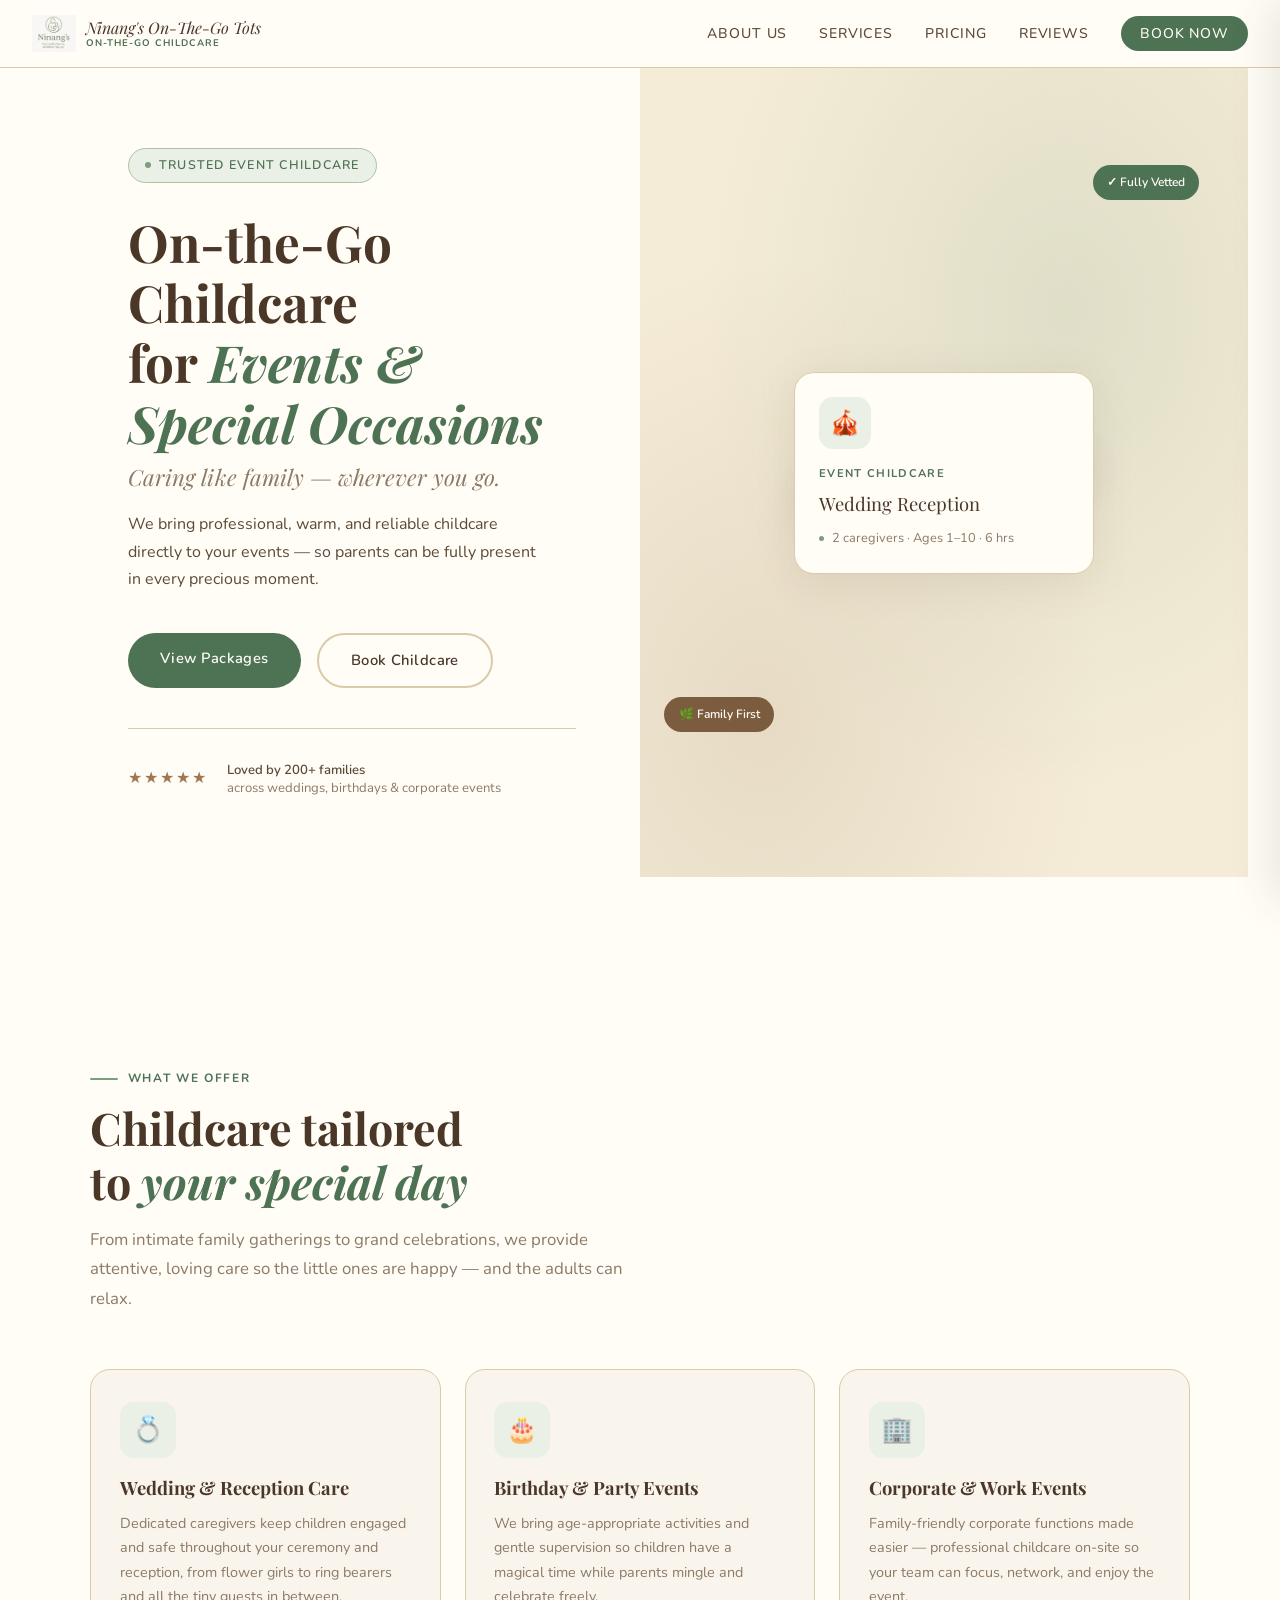
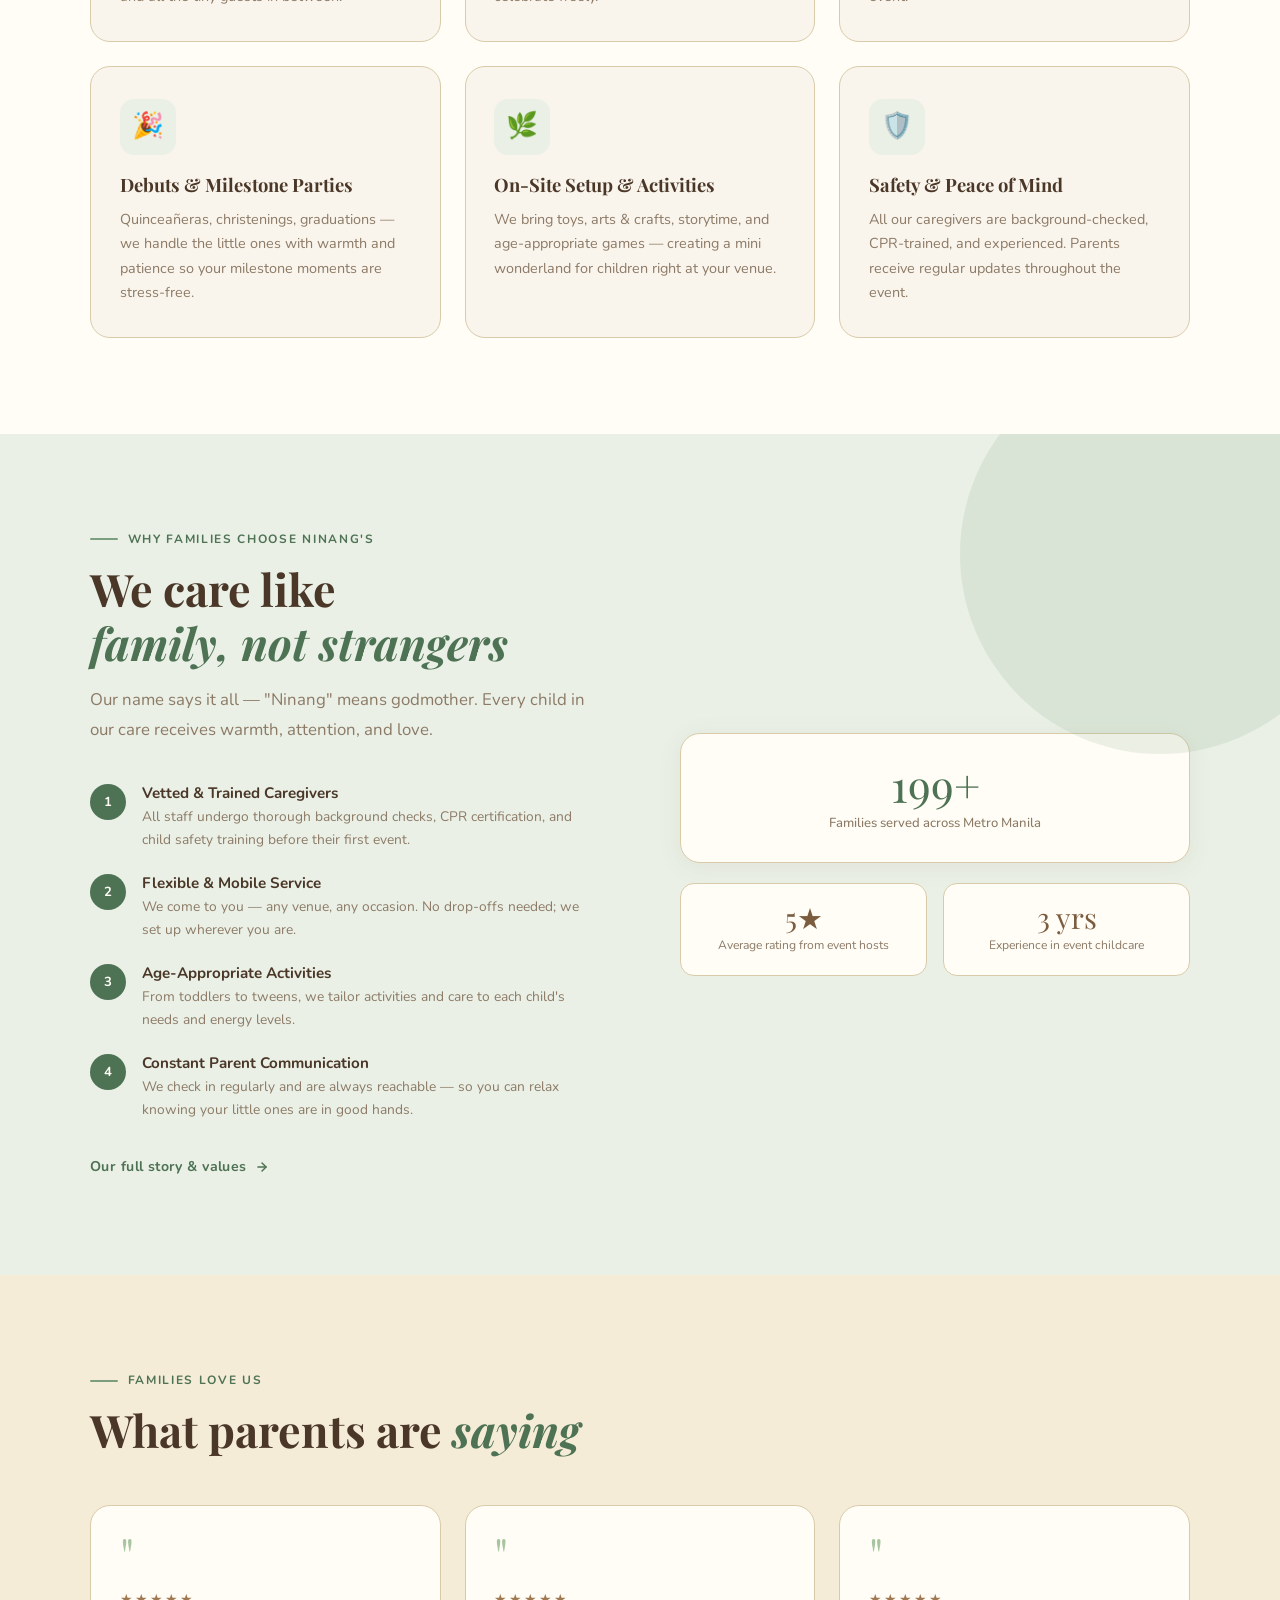
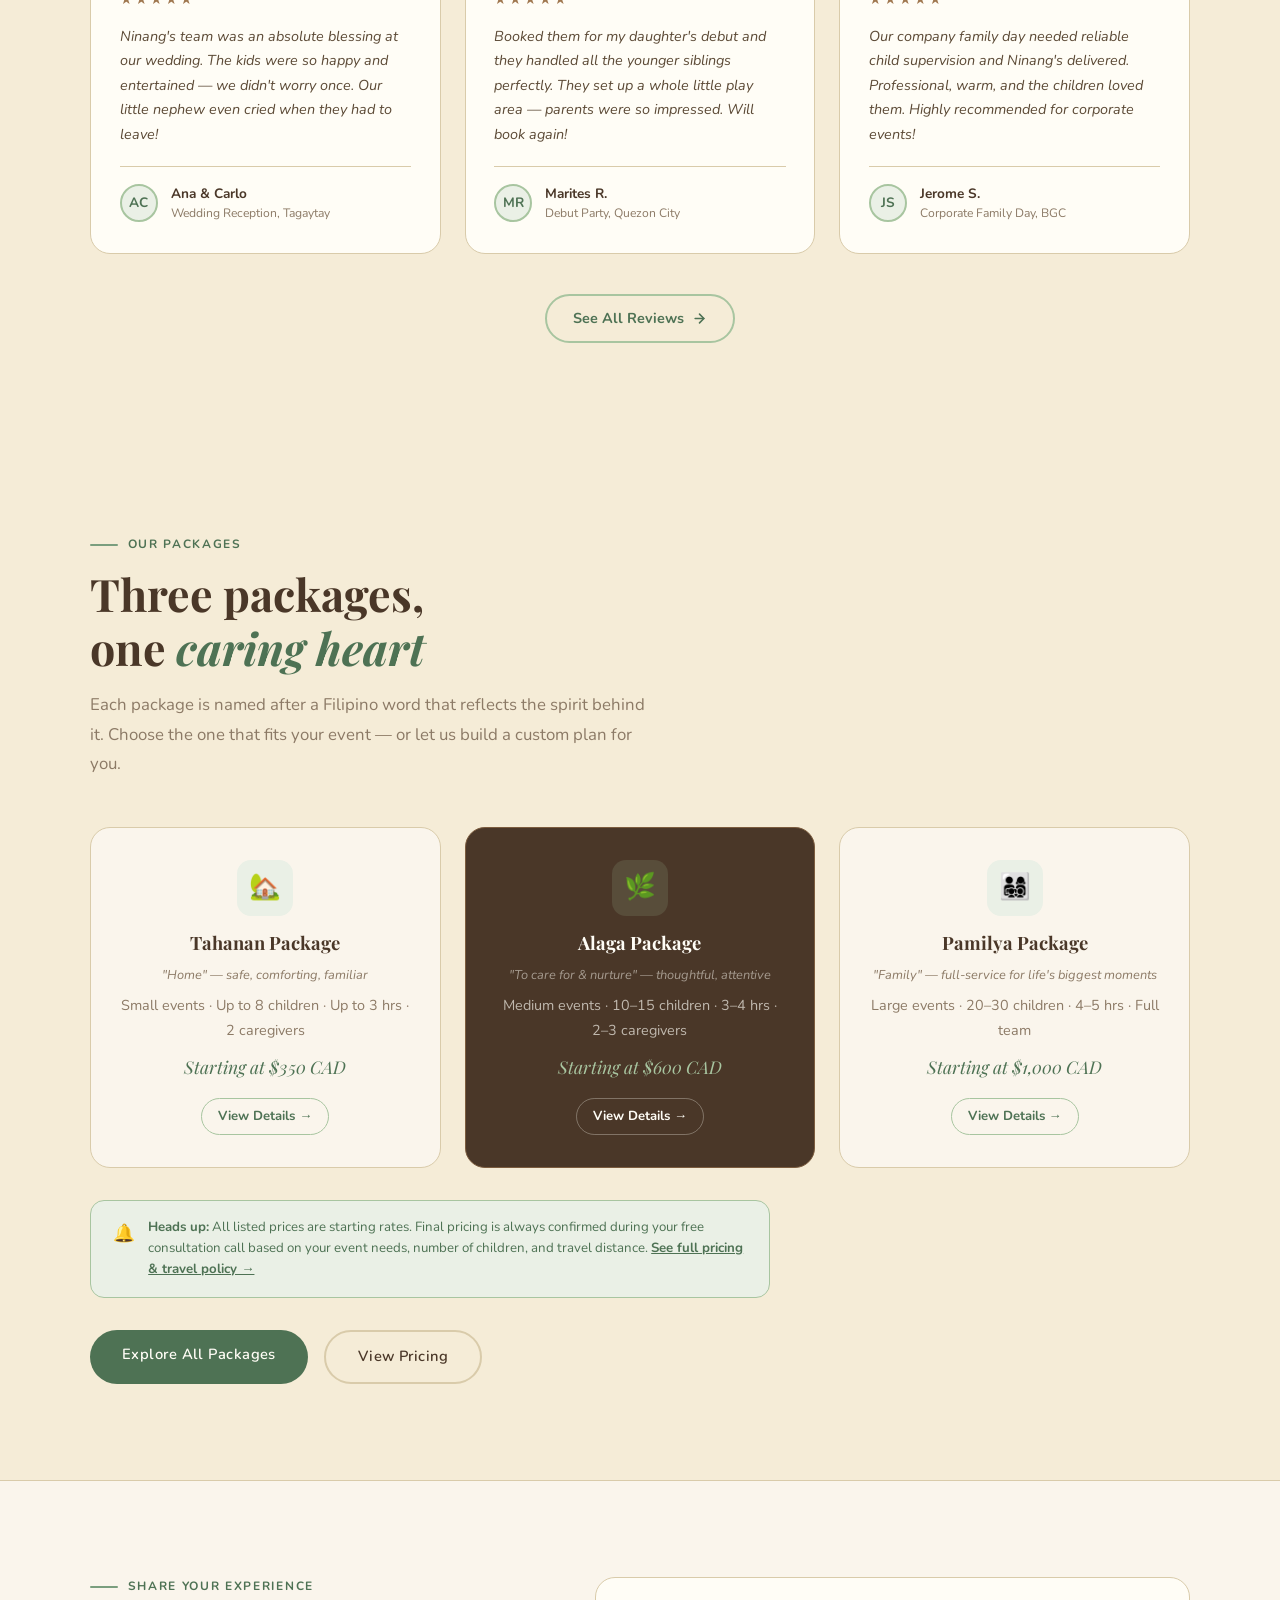
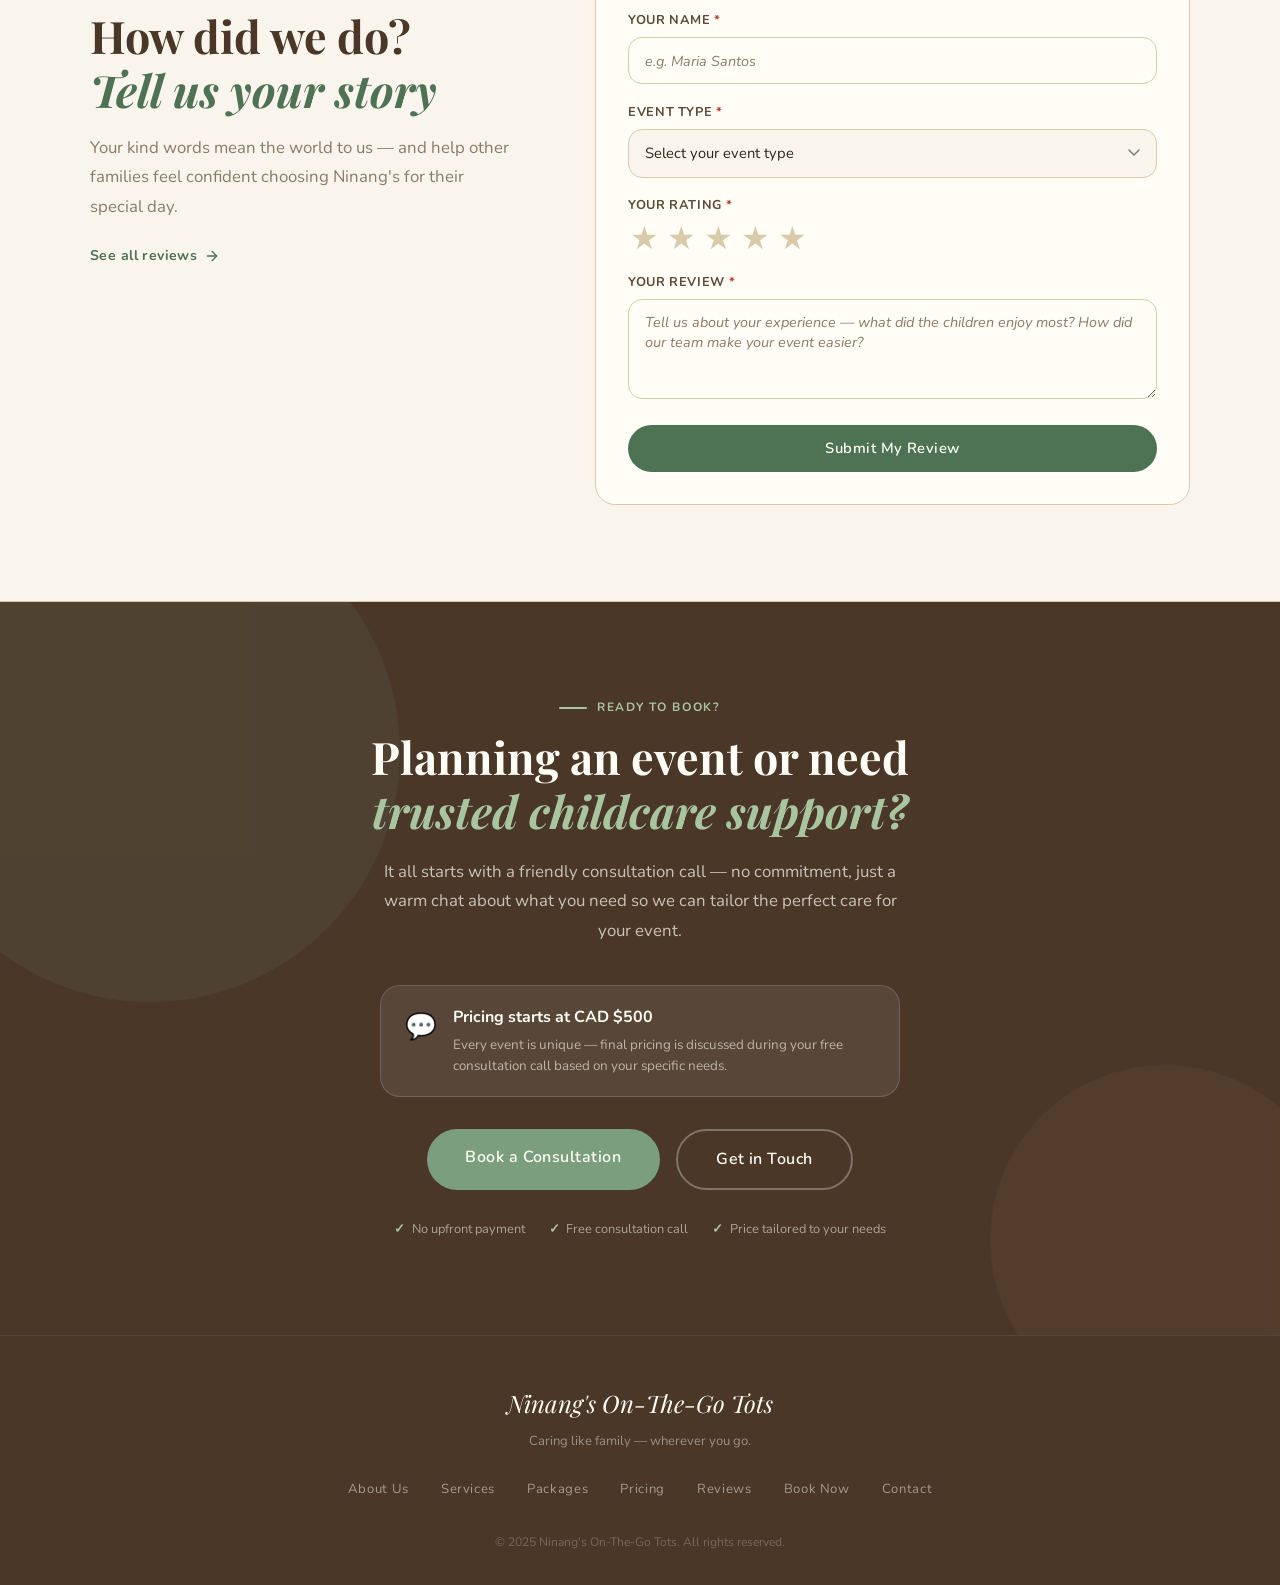
==== commit 116fa81a: "Add files via upload" ====
--- a/index.html
+++ b/index.html
@@ -4,6 +4,7 @@
   <meta charset="UTF-8" />
   <meta name="viewport" content="width=device-width, initial-scale=1.0" />
   <title>Ninang's On-The-Go Tots — On-the-Go Care for Events</title>
+  <link rel="icon" sizes="32x32" href="logo.png">
   <link rel="stylesheet" href="style.css" />
   <link
     href="https://fonts.googleapis.com/css2?family=Playfair+Display:ital,wght@0,400;0,600;1,400&family=Nunito:wght@300;400;500;600&display=swap"
@@ -33,7 +34,7 @@
     <ul class="nav-links" id="navLinks">
       <li><a href="about.html">About Us</a></li>
       <li><a href="#offer">Services</a></li>
-      <li><a href="packages.html">Packages</a></li>
+     <!-- <li><a href="packages.html">Packages</a></li> -->
       <li><a href="pricing.html">Pricing</a></li>
       <li><a href="reviews.html">Reviews</a></li>
       <li><a href="booking.html" class="nav-cta">Book Now</a></li>
@@ -46,8 +47,8 @@
     <ul>
       <li><a href="about.html"    class="drawer-link">About Us</a></li>
       <li><a href="#offer"        class="drawer-link">Services</a></li>
-      <li><a href="packages.html" class="drawer-link">Packages</a></li>
-      <li><a href="pricing.html"  class="drawer-link">Pricing</a></li>
+      <!-- <li><a href="packages.html" class="drawer-link">Packages</a></li> -->
+      <li><a href="pricing.html"  class="drawer-link">Pricing & Packages</a></li>
       <li><a href="reviews.html"  class="drawer-link">Reviews</a></li>
       <li><a href="booking.html"  class="drawer-link drawer-cta">Book Now</a></li>
     </ul>
@@ -511,7 +512,7 @@
 
       <div class="cta-buttons">
         <a href="booking.html" class="btn-primary">Book a Consultation</a>
-        <a href="mailto:hello@ninangschildcare.com" class="btn-outline">Get in Touch</a>
+        <a href="mailto:ninangsonthegotots@gmail.com" class="btn-outline">Get in Touch</a>
       </div>
       <div class="cta-assurance">
         <span>No upfront payment</span>
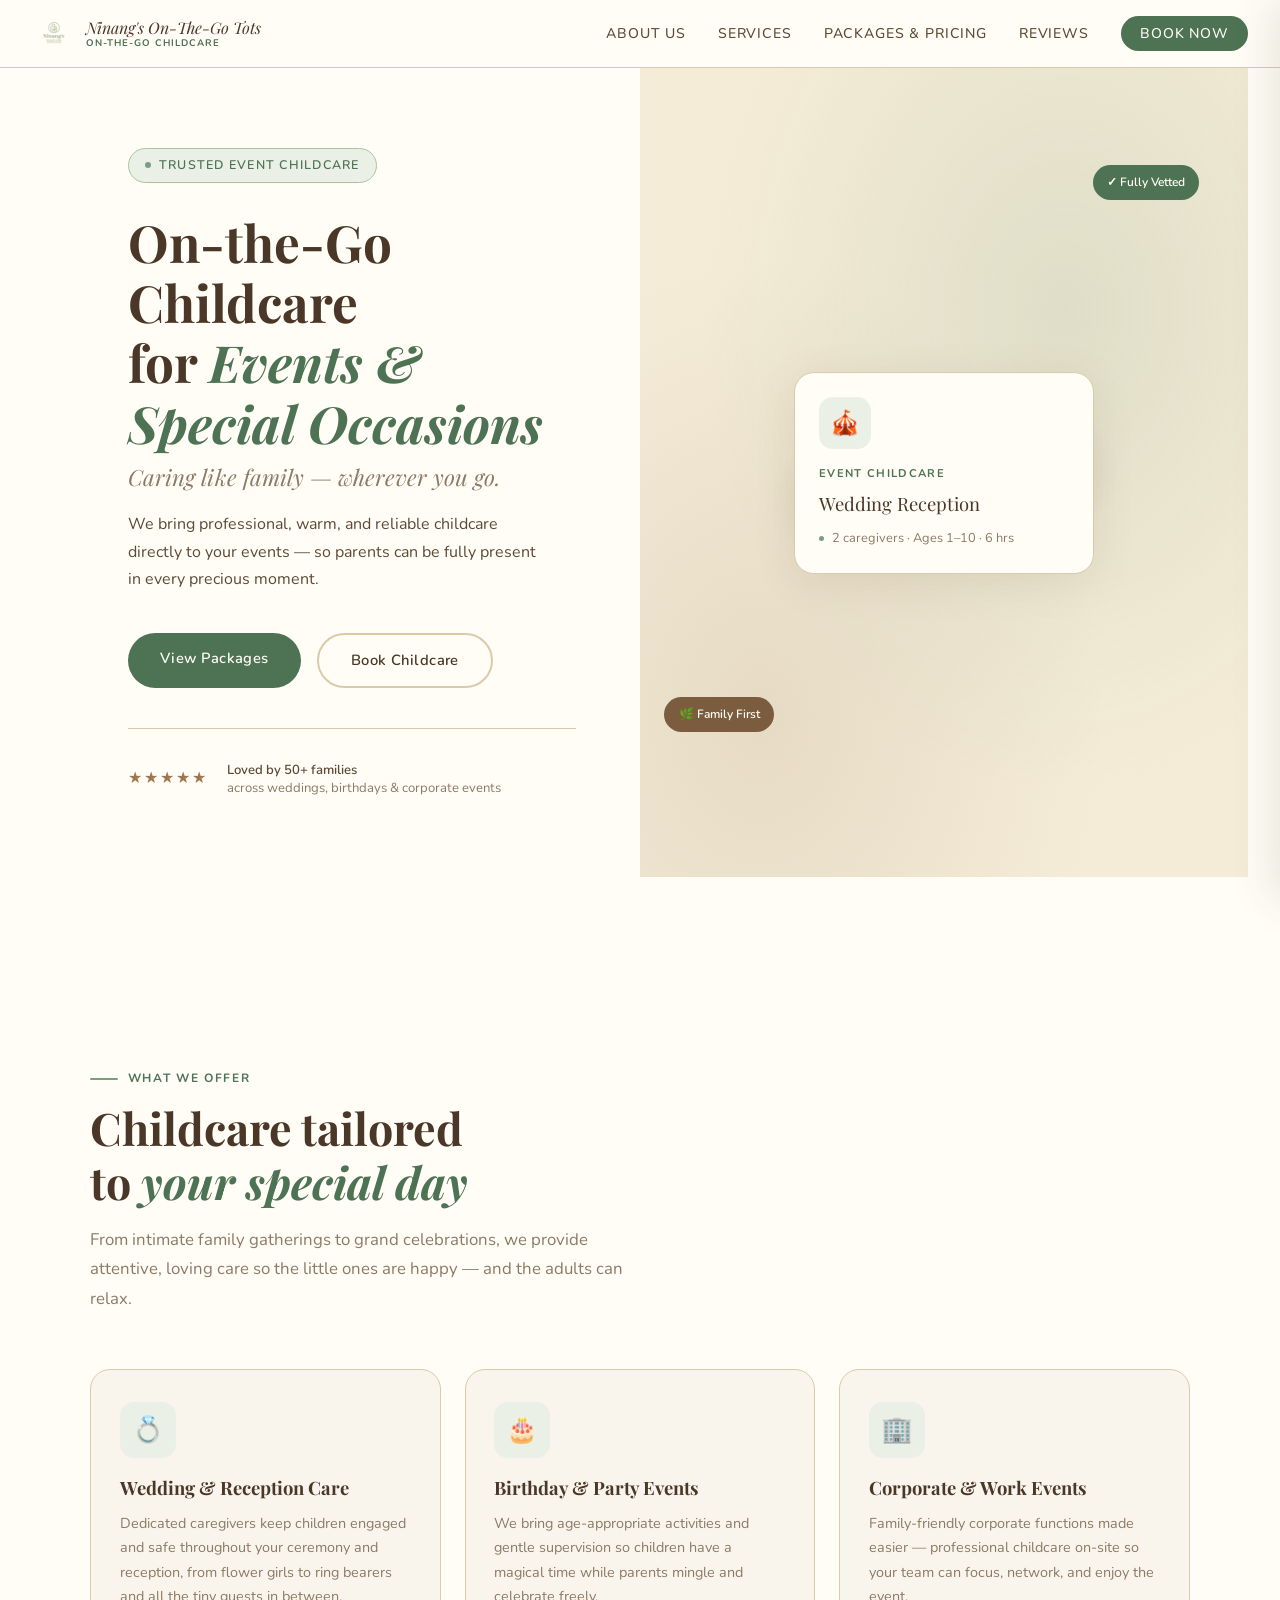
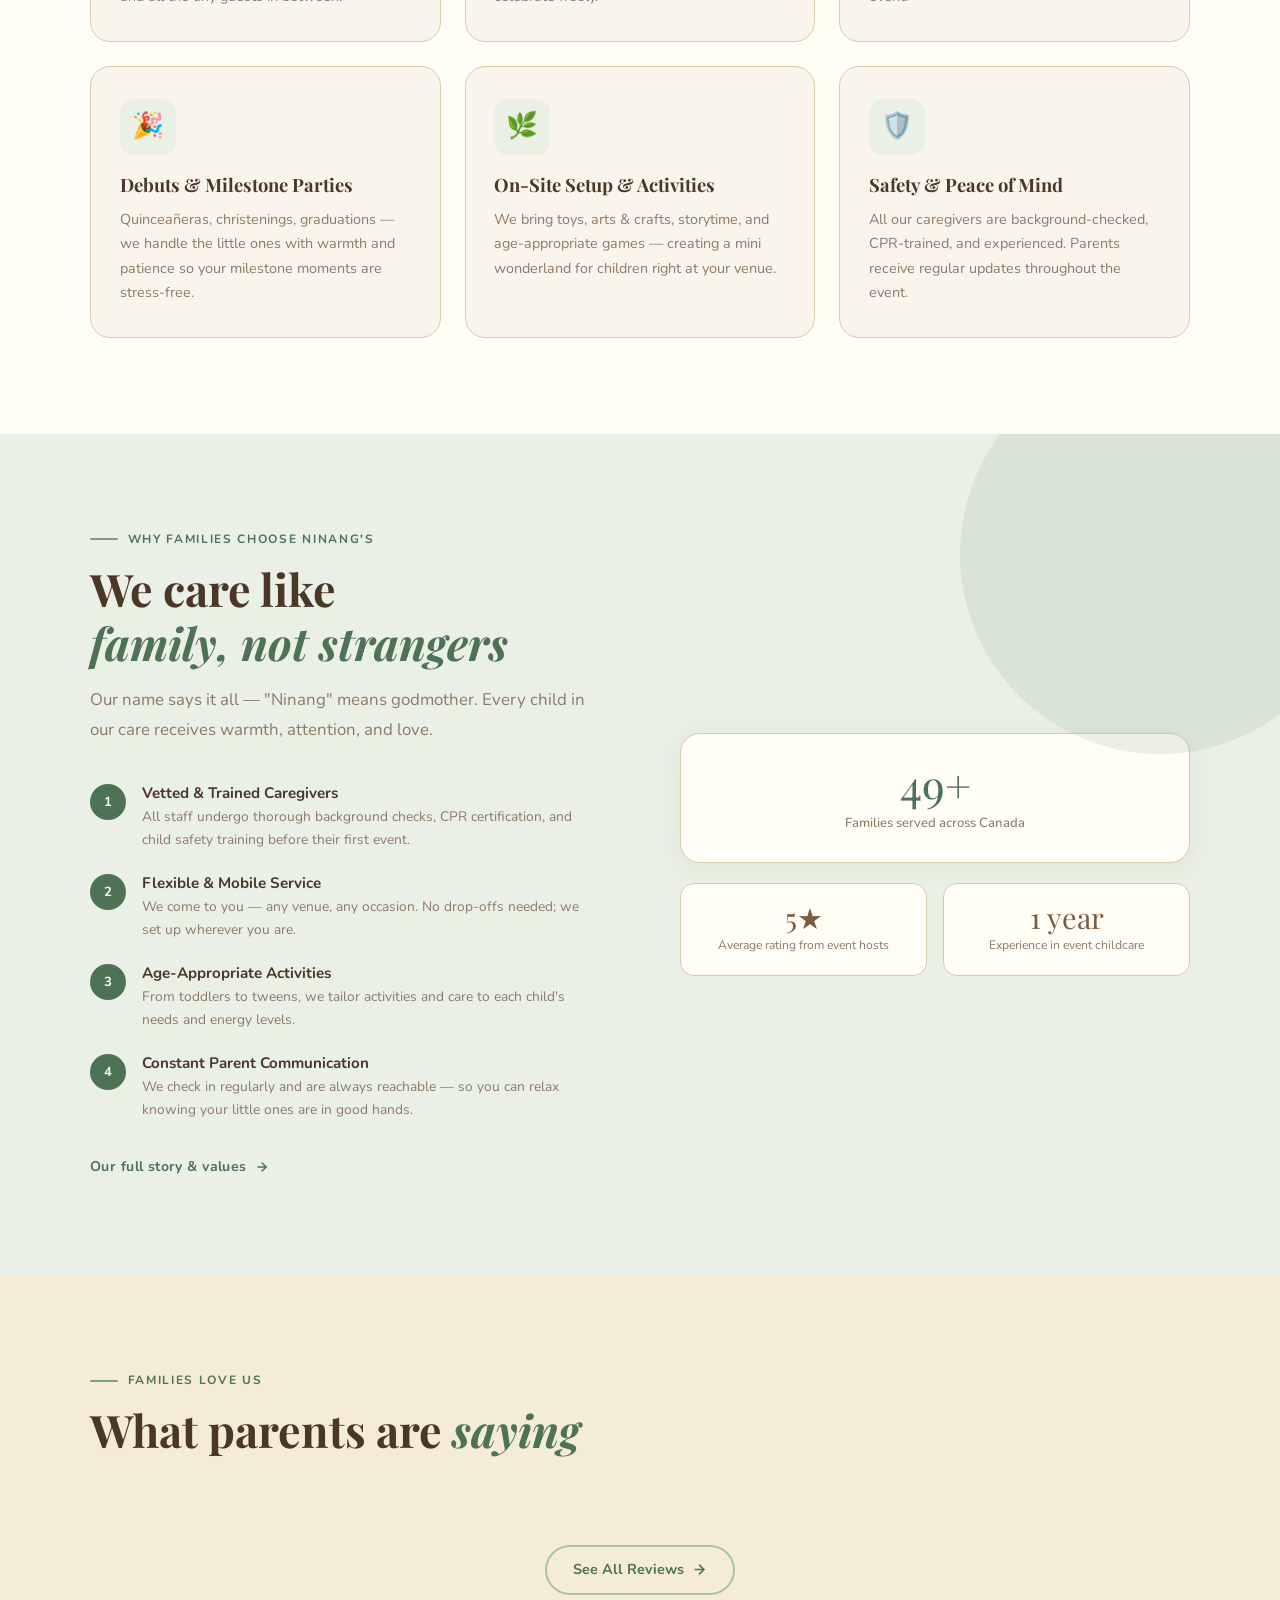
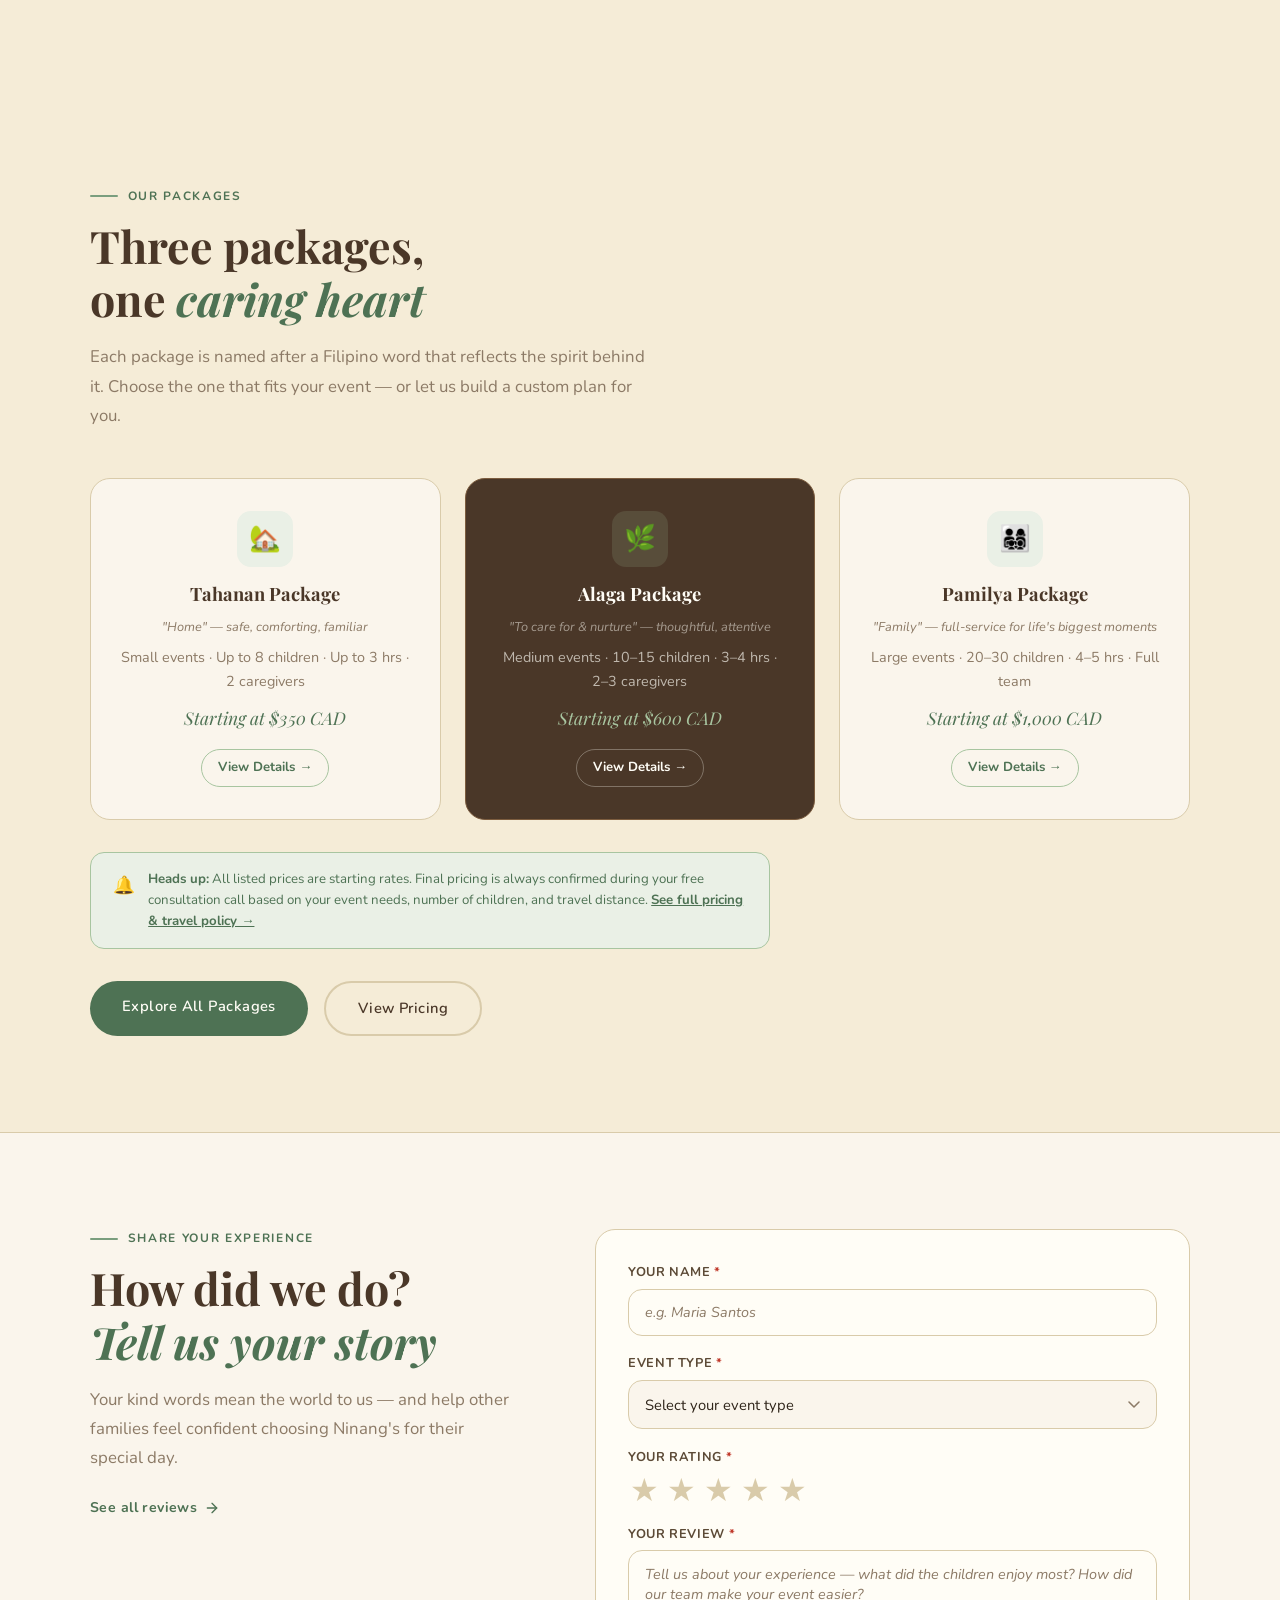
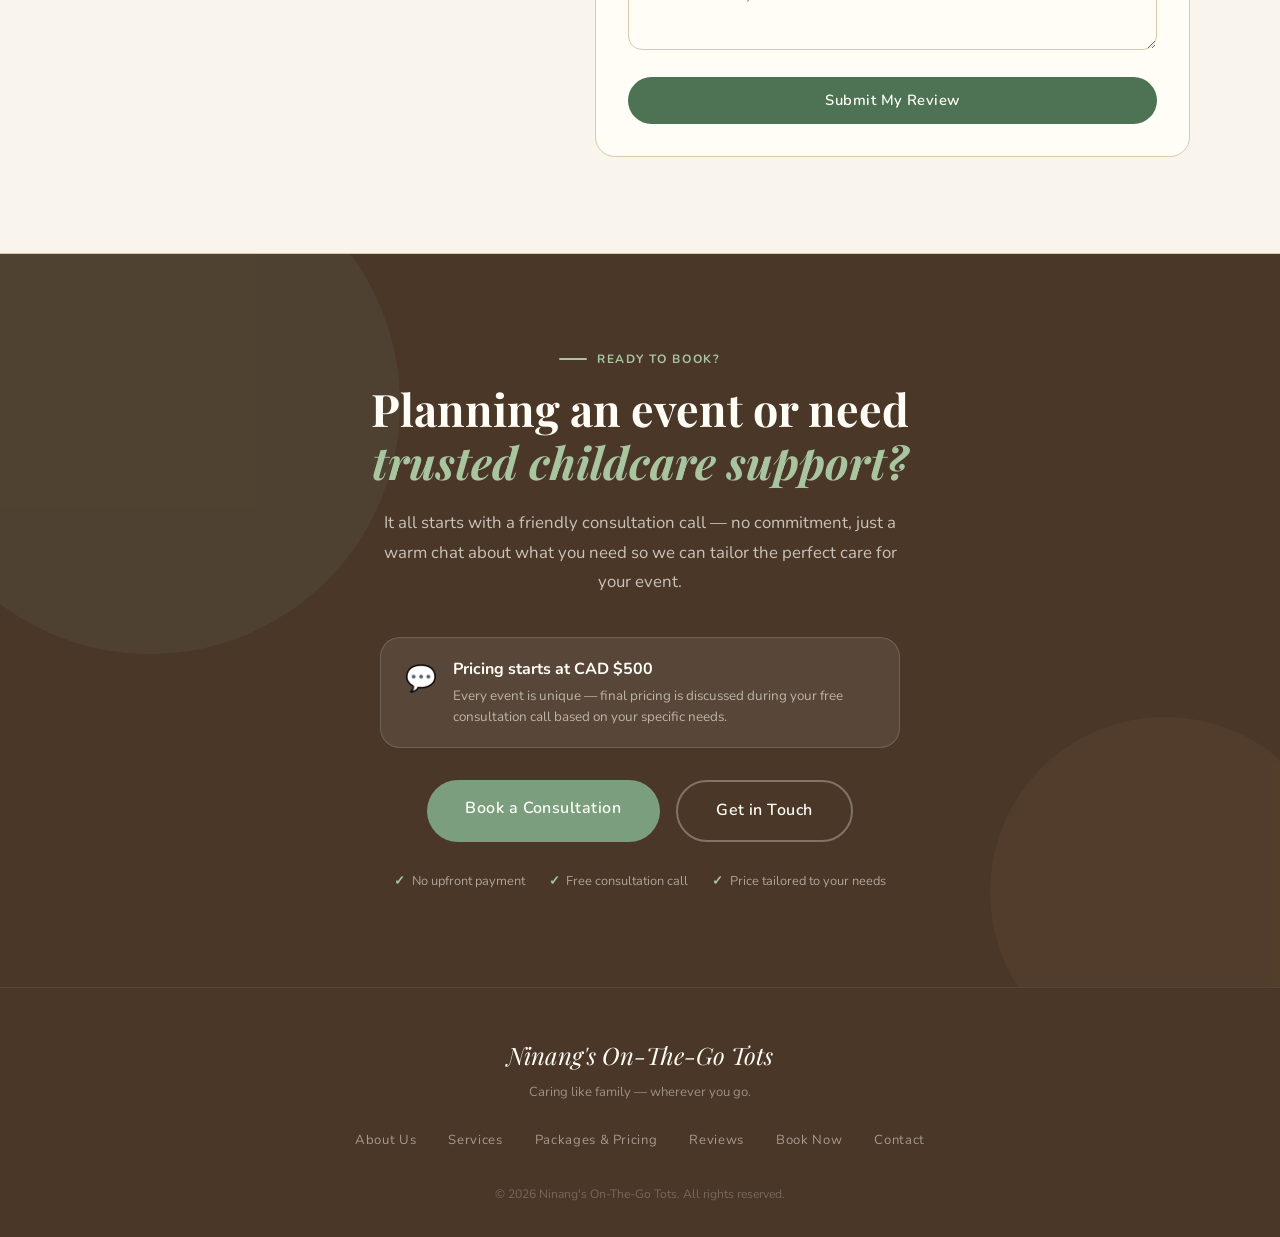
==== commit a432842e: "Add files via upload" ====
--- a/index.html
+++ b/index.html
@@ -4,12 +4,17 @@
   <meta charset="UTF-8" />
   <meta name="viewport" content="width=device-width, initial-scale=1.0" />
   <title>Ninang's On-The-Go Tots — On-the-Go Care for Events</title>
-  <link rel="icon" sizes="32x32" href="logo.png">
   <link rel="stylesheet" href="style.css" />
   <link
     href="https://fonts.googleapis.com/css2?family=Playfair+Display:ital,wght@0,400;0,600;1,400&family=Nunito:wght@300;400;500;600&display=swap"
     rel="stylesheet"
   />
+  <!-- Favicons -->
+  <link rel="icon" type="image/x-icon"         href="favicon.ico" />
+  <link rel="icon" type="image/png" sizes="32x32" href="favicon-32x32.png" />
+  <link rel="icon" type="image/png" sizes="16x16" href="favicon-16x16.png" />
+  <link rel="apple-touch-icon" sizes="180x180"  href="apple-touch-icon.png" />
+  <meta name="theme-color" content="#EAF0E6" />
 </head>
 <body>
 
@@ -17,7 +22,7 @@
   <nav id="navbar">
     <a href="index.html" class="nav-logo-wrap">
       <img
-        src="ninangs2.png"
+        src="logo.png"
         alt="Ninang's On-The-Go Tots logo"
         class="nav-logo-img"
       />
@@ -34,8 +39,7 @@
     <ul class="nav-links" id="navLinks">
       <li><a href="about.html">About Us</a></li>
       <li><a href="#offer">Services</a></li>
-     <!-- <li><a href="packages.html">Packages</a></li> -->
-      <li><a href="pricing.html">Pricing</a></li>
+      <li><a href="packages-pricing.html">Packages &amp; Pricing</a></li>
       <li><a href="reviews.html">Reviews</a></li>
       <li><a href="booking.html" class="nav-cta">Book Now</a></li>
     </ul>
@@ -47,8 +51,7 @@
     <ul>
       <li><a href="about.html"    class="drawer-link">About Us</a></li>
       <li><a href="#offer"        class="drawer-link">Services</a></li>
-      <!-- <li><a href="packages.html" class="drawer-link">Packages</a></li> -->
-      <li><a href="pricing.html"  class="drawer-link">Pricing & Packages</a></li>
+      <li><a href="packages-pricing.html" class="drawer-link">Packages &amp; Pricing</a></li>
       <li><a href="reviews.html"  class="drawer-link">Reviews</a></li>
       <li><a href="booking.html"  class="drawer-link drawer-cta">Book Now</a></li>
     </ul>
@@ -76,14 +79,14 @@
       </p>
 
       <div class="hero-buttons">
-        <a href="packages.html" class="btn-primary">View Packages</a>
+        <a href="pricing.html" class="btn-primary">View Packages</a>
         <a href="booking.html"  class="btn-outline">Book Childcare</a>
       </div>
 
       <div class="hero-trust">
         <div class="hero-trust-stars">★★★★★</div>
         <p>
-          <strong>Loved by 200+ families</strong><br>
+          <strong>Loved by 50+ families</strong><br>
           across weddings, birthdays &amp; corporate events
         </p>
       </div>
@@ -222,8 +225,8 @@
 
         <div class="why-visual">
           <div class="why-stat-card">
-            <div class="stat-num" data-count="200">0</div>
-            <div class="stat-label">Families served across Metro Manila</div>
+            <div class="stat-num" data-count="50">0</div>
+            <div class="stat-label">Families served across Canada</div>
           </div>
           <div class="why-stat-row">
             <div class="why-stat-small">
@@ -231,7 +234,7 @@
               <div class="stat-label">Average rating from event hosts</div>
             </div>
             <div class="why-stat-small">
-              <div class="stat-num">3 yrs</div>
+              <div class="stat-num">1 year</div>
               <div class="stat-label">Experience in event childcare</div>
             </div>
           </div>
@@ -250,7 +253,7 @@
 
       <div class="testimonials-grid">
 
-        <div class="testimonial-card" data-animate>
+        <!--<div class="testimonial-card" data-animate>
           <div class="quote-mark">"</div>
           <div class="stars">★★★★★</div>
           <p>Ninang's team was an absolute blessing at our wedding. The kids were so happy and entertained — we didn't worry once. Our little nephew even cried when they had to leave!</p>
@@ -287,7 +290,7 @@
               <div class="author-role">Corporate Family Day, BGC</div>
             </div>
           </div>
-        </div>
+        </div> -->
 
       </div>
 
@@ -335,7 +338,7 @@
           <p style="font-size:0.8rem; color:var(--text-muted); font-style:italic; margin-bottom:0.4rem;">"Home" — safe, comforting, familiar</p>
           <p style="margin-bottom:0.6rem;">Small events · Up to 8 children · Up to 3 hrs · 2 caregivers</p>
           <p style="font-family:'Playfair Display',serif; font-style:italic; color:var(--sage-dark); font-size:1.1rem; margin-bottom:1rem;">Starting at $350 CAD</p>
-          <a href="packages.html" style="
+          <a href="pricing.html" style="
             display:inline-block; font-size:0.82rem; font-weight:700;
             color:var(--sage-dark); text-decoration:none;
             border:1.5px solid var(--sage-light); padding:0.45rem 1rem;
@@ -351,7 +354,7 @@
           <p style="font-size:0.8rem; color:rgba(255,253,246,0.5); font-style:italic; margin-bottom:0.4rem;">"To care for &amp; nurture" — thoughtful, attentive</p>
           <p style="color:rgba(255,253,246,0.65); margin-bottom:0.6rem;">Medium events · 10–15 children · 3–4 hrs · 2–3 caregivers</p>
           <p style="font-family:'Playfair Display',serif; font-style:italic; color:var(--sage-light); font-size:1.1rem; margin-bottom:1rem;">Starting at $600 CAD</p>
-          <a href="packages.html" style="
+          <a href="pricing.html" style="
             display:inline-block; font-size:0.82rem; font-weight:700;
             color:var(--ivory); text-decoration:none;
             border:1.5px solid rgba(255,253,246,0.3); padding:0.45rem 1rem;
@@ -367,7 +370,7 @@
           <p style="font-size:0.8rem; color:var(--text-muted); font-style:italic; margin-bottom:0.4rem;">"Family" — full-service for life's biggest moments</p>
           <p style="margin-bottom:0.6rem;">Large events · 20–30 children · 4–5 hrs · Full team</p>
           <p style="font-family:'Playfair Display',serif; font-style:italic; color:var(--sage-dark); font-size:1.1rem; margin-bottom:1rem;">Starting at $1,000 CAD</p>
-          <a href="packages.html" style="
+          <a href="pricing.html" style="
             display:inline-block; font-size:0.82rem; font-weight:700;
             color:var(--sage-dark); text-decoration:none;
             border:1.5px solid var(--sage-light); padding:0.45rem 1rem;
@@ -389,12 +392,12 @@
         <span style="font-size:1.1rem; flex-shrink:0; margin-top:2px;">🔔</span>
         <p style="font-size:0.83rem; color:var(--sage-dark); line-height:1.6;">
           <strong>Heads up:</strong> All listed prices are starting rates. Final pricing is always confirmed during your free consultation call based on your event needs, number of children, and travel distance.
-          <a href="pricing.html" style="color:var(--sage-dark); font-weight:700;">See full pricing &amp; travel policy →</a>
+          <a href="packages-pricing.html" style="color:var(--sage-dark); font-weight:700;">See full pricing &amp; travel policy →</a>
         </p>
       </div>
 
       <div style="margin-top:2rem; display:flex; gap:1rem; flex-wrap:wrap;">
-        <a href="packages.html" class="btn-primary">Explore All Packages</a>
+        <a href="pricing.html" class="btn-primary">Explore All Packages</a>
         <a href="pricing.html" class="btn-outline">View Pricing</a>
       </div>
     </div>
@@ -512,7 +515,7 @@
 
       <div class="cta-buttons">
         <a href="booking.html" class="btn-primary">Book a Consultation</a>
-        <a href="mailto:ninangsonthegotots@gmail.com" class="btn-outline">Get in Touch</a>
+        <a href="mailto:hello@ninangschildcare.com" class="btn-outline">Get in Touch</a>
       </div>
       <div class="cta-assurance">
         <span>No upfront payment</span>
@@ -530,13 +533,12 @@
     <ul class="footer-links">
       <li><a href="about.html">About Us</a></li>
       <li><a href="#offer">Services</a></li>
-      <li><a href="packages.html">Packages</a></li>
-      <li><a href="pricing.html">Pricing</a></li>
+      <li><a href="pricing.html">Packages &amp; Pricing</a></li>
       <li><a href="reviews.html">Reviews</a></li>
       <li><a href="booking.html">Book Now</a></li>
       <li><a href="mailto:hello@ninangschildcare.com">Contact</a></li>
     </ul>
-    <p class="footer-copy">© 2025 Ninang's On-The-Go Tots. All rights reserved.</p>
+    <p class="footer-copy">© 2026 Ninang's On-The-Go Tots. All rights reserved.</p>
   </footer>
 
 
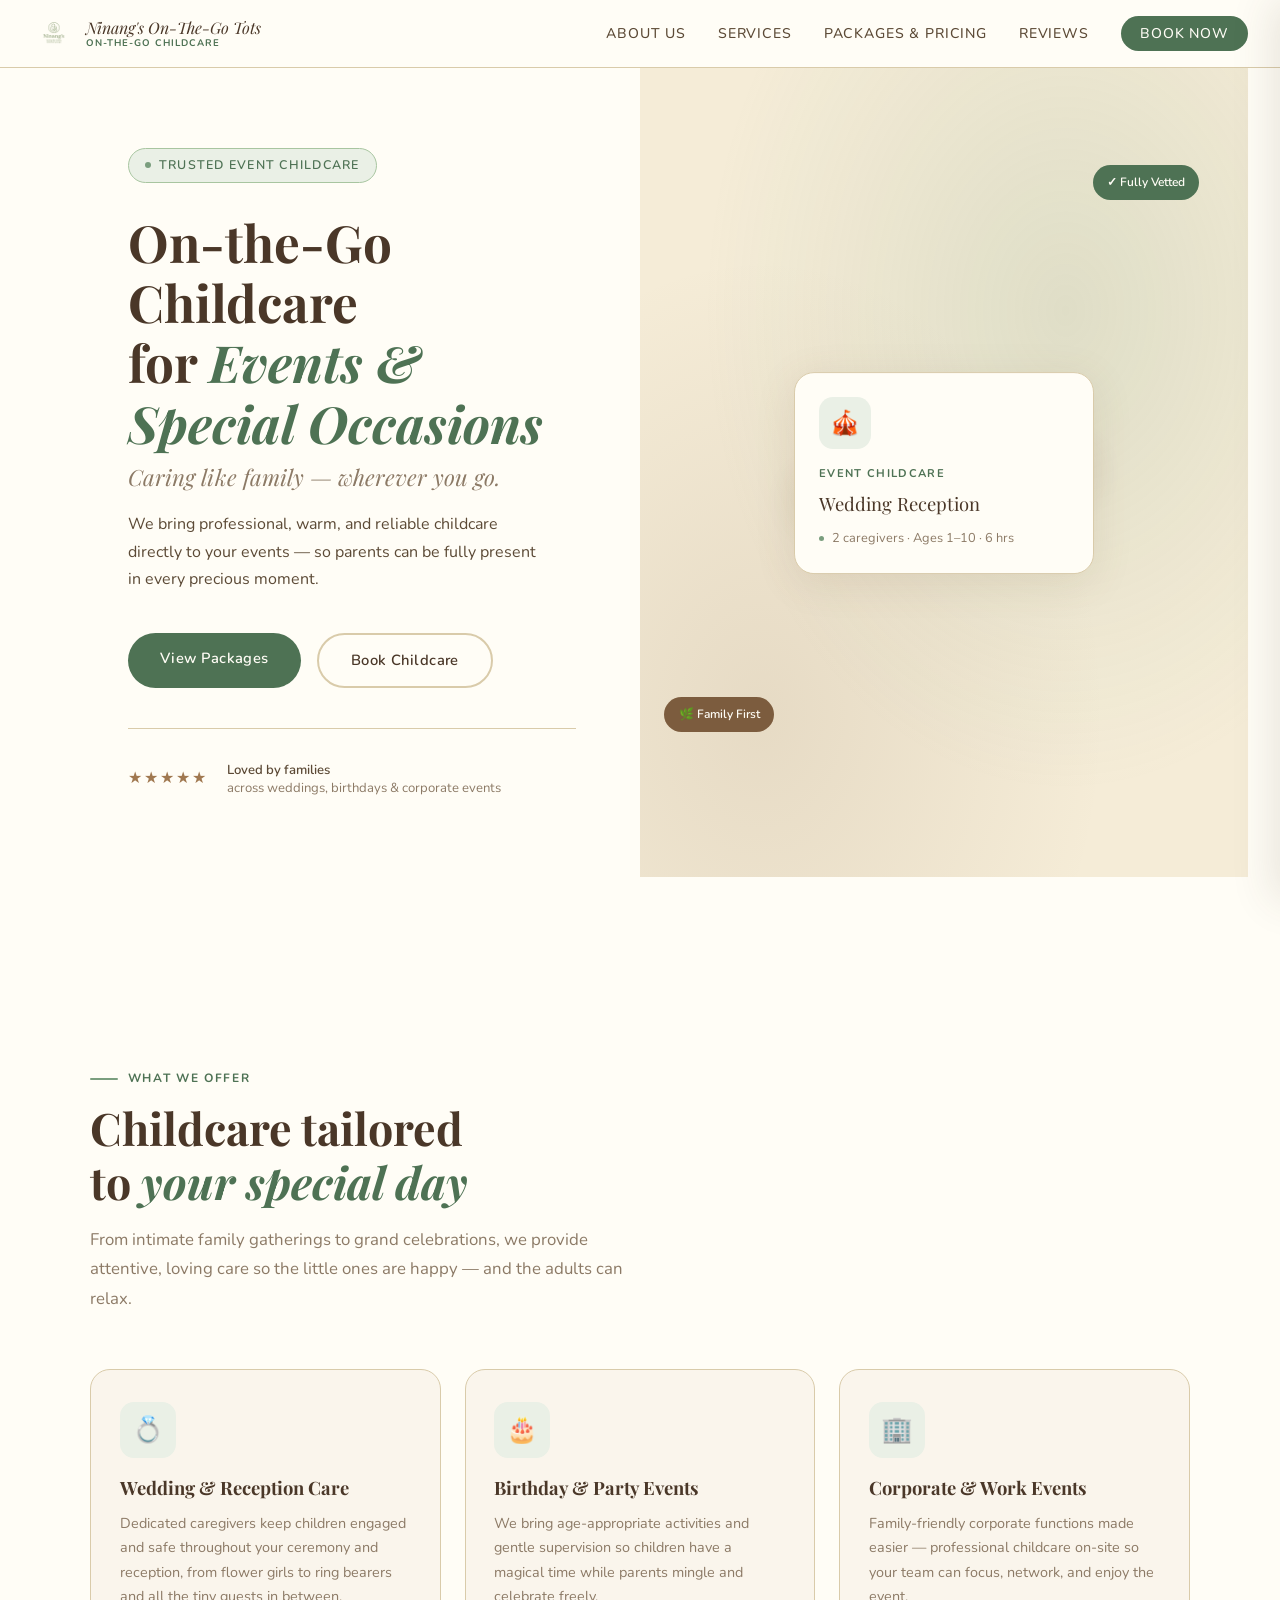
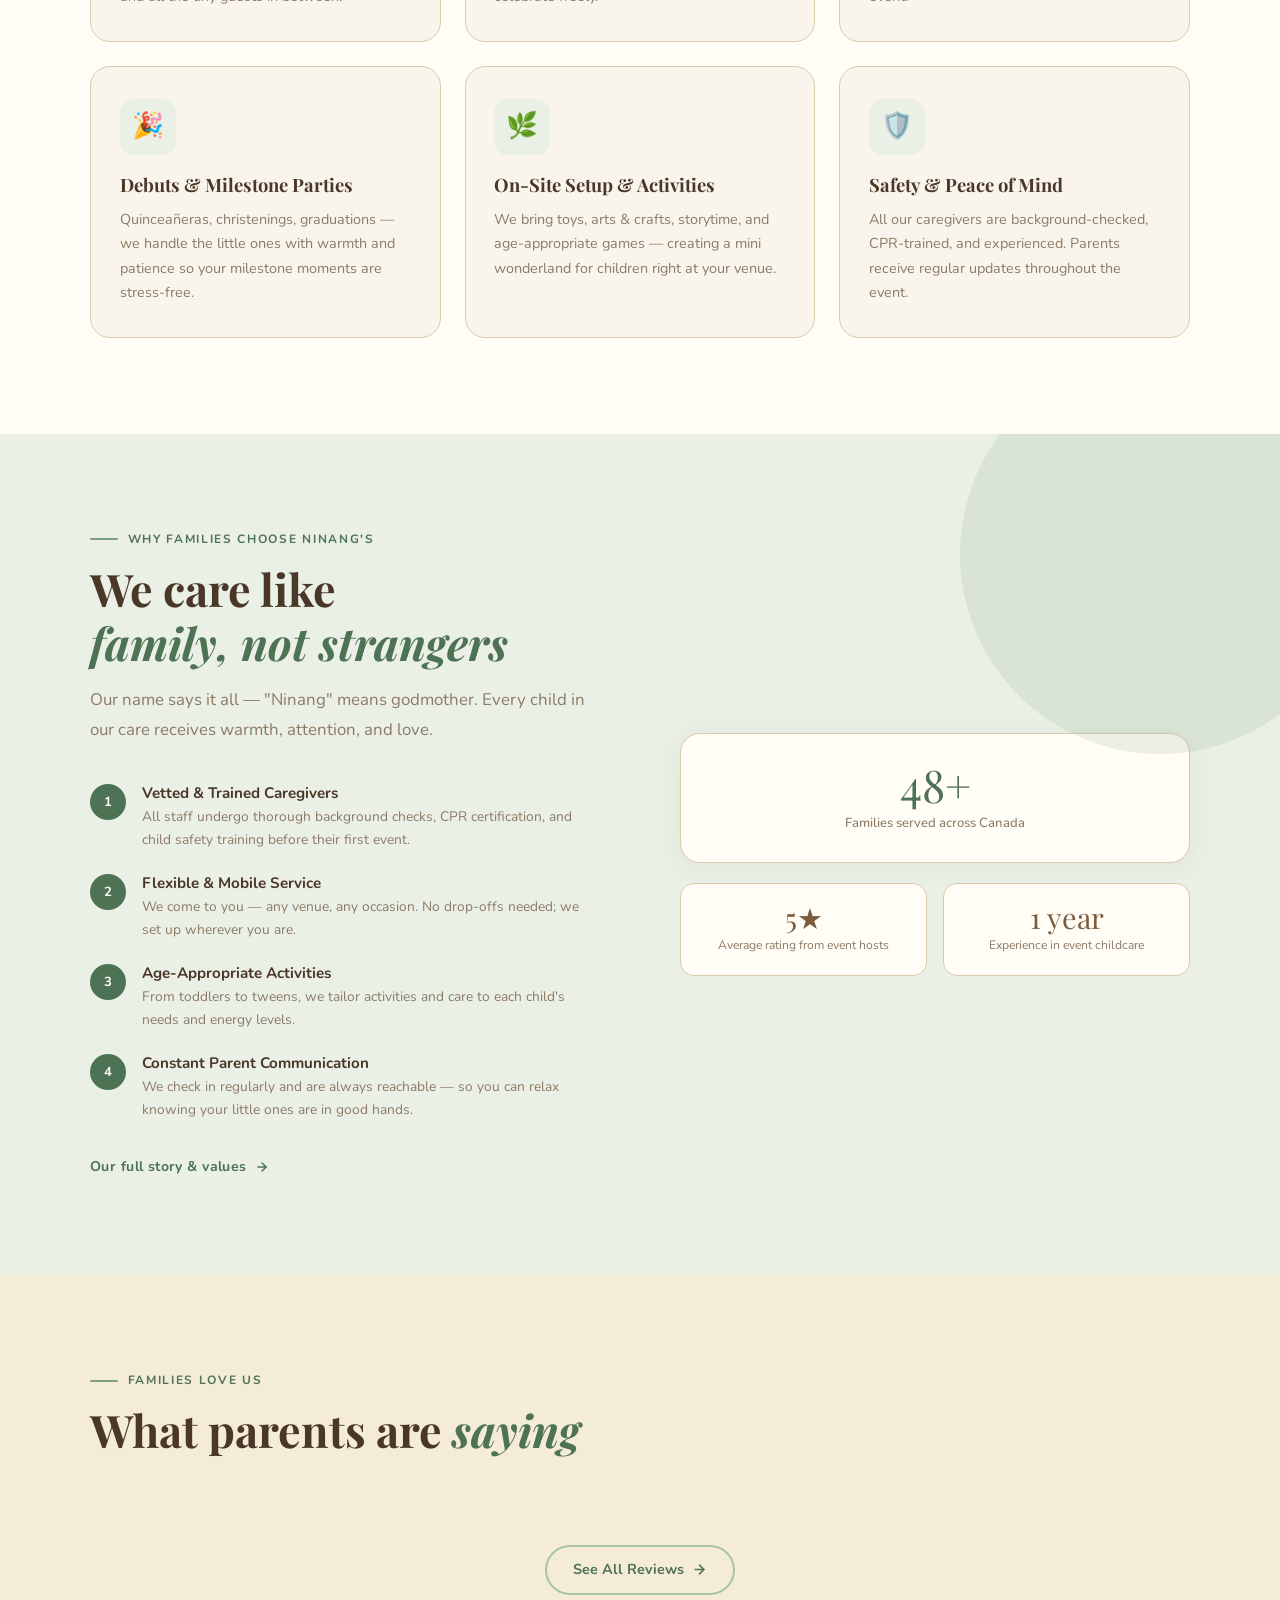
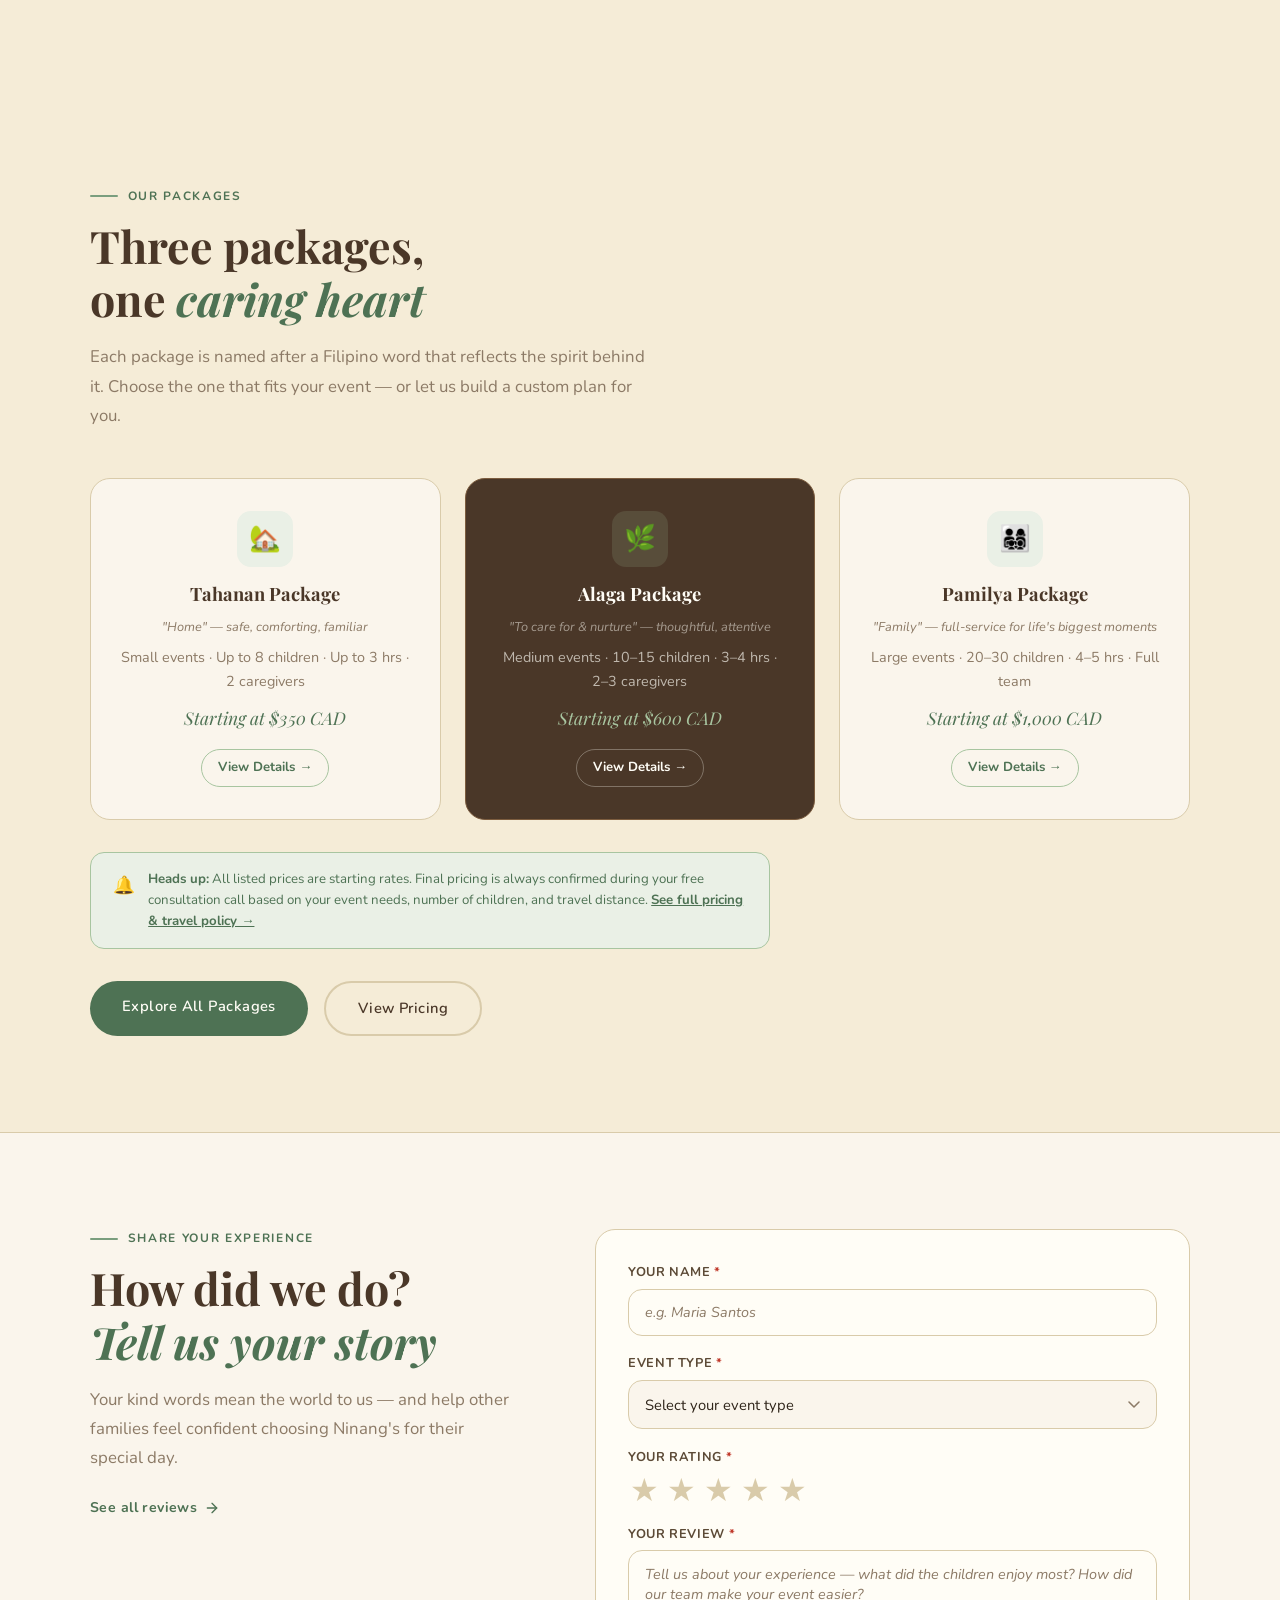
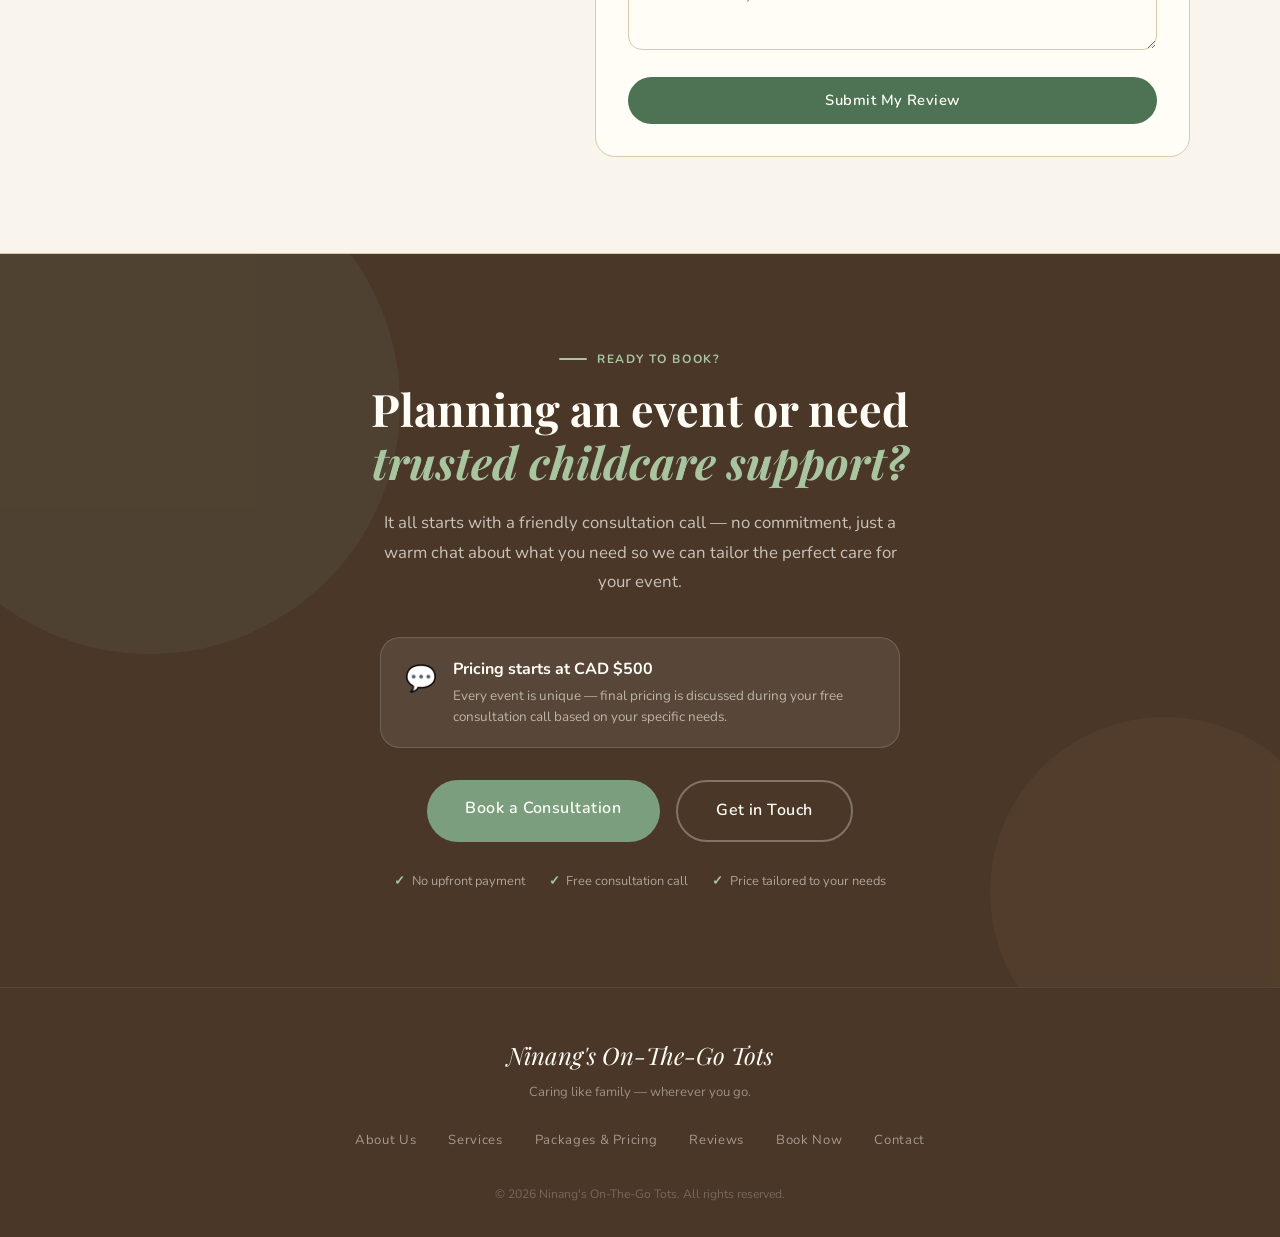
==== commit a3da582e: "Add files via upload" ====
--- a/index.html
+++ b/index.html
@@ -4,6 +4,7 @@
   <meta charset="UTF-8" />
   <meta name="viewport" content="width=device-width, initial-scale=1.0" />
   <title>Ninang's On-The-Go Tots — On-the-Go Care for Events</title>
+   <link rel="icon" sizes="32x32" href="logo.png">
   <link rel="stylesheet" href="style.css" />
   <link
     href="https://fonts.googleapis.com/css2?family=Playfair+Display:ital,wght@0,400;0,600;1,400&family=Nunito:wght@300;400;500;600&display=swap"
@@ -39,7 +40,7 @@
     <ul class="nav-links" id="navLinks">
       <li><a href="about.html">About Us</a></li>
       <li><a href="#offer">Services</a></li>
-      <li><a href="packages-pricing.html">Packages &amp; Pricing</a></li>
+      <li><a href="pricing.html">Packages &amp; Pricing</a></li>
       <li><a href="reviews.html">Reviews</a></li>
       <li><a href="booking.html" class="nav-cta">Book Now</a></li>
     </ul>
@@ -51,7 +52,7 @@
     <ul>
       <li><a href="about.html"    class="drawer-link">About Us</a></li>
       <li><a href="#offer"        class="drawer-link">Services</a></li>
-      <li><a href="packages-pricing.html" class="drawer-link">Packages &amp; Pricing</a></li>
+      <li><a href="pricing.html" class="drawer-link">Packages &amp; Pricing</a></li>
       <li><a href="reviews.html"  class="drawer-link">Reviews</a></li>
       <li><a href="booking.html"  class="drawer-link drawer-cta">Book Now</a></li>
     </ul>
@@ -86,7 +87,7 @@
       <div class="hero-trust">
         <div class="hero-trust-stars">★★★★★</div>
         <p>
-          <strong>Loved by 50+ families</strong><br>
+          <strong>Loved by families</strong><br>
           across weddings, birthdays &amp; corporate events
         </p>
       </div>
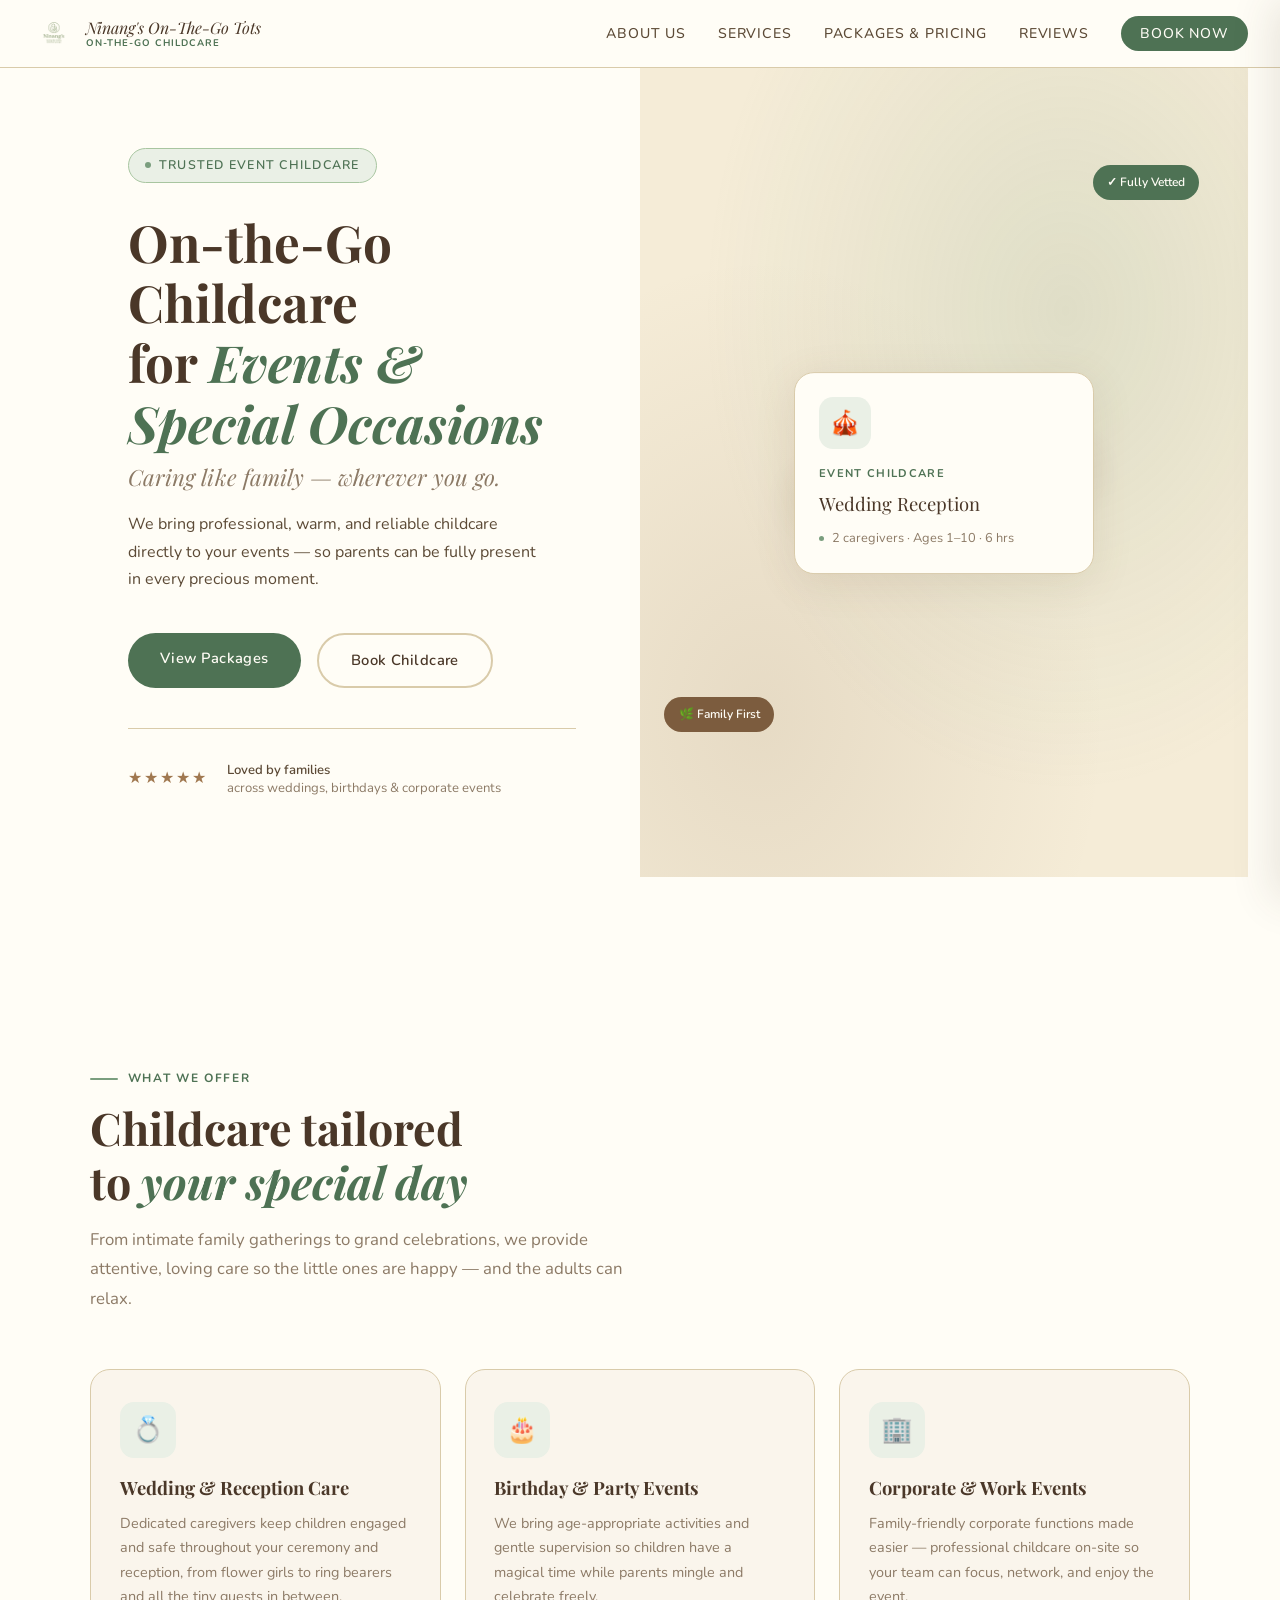
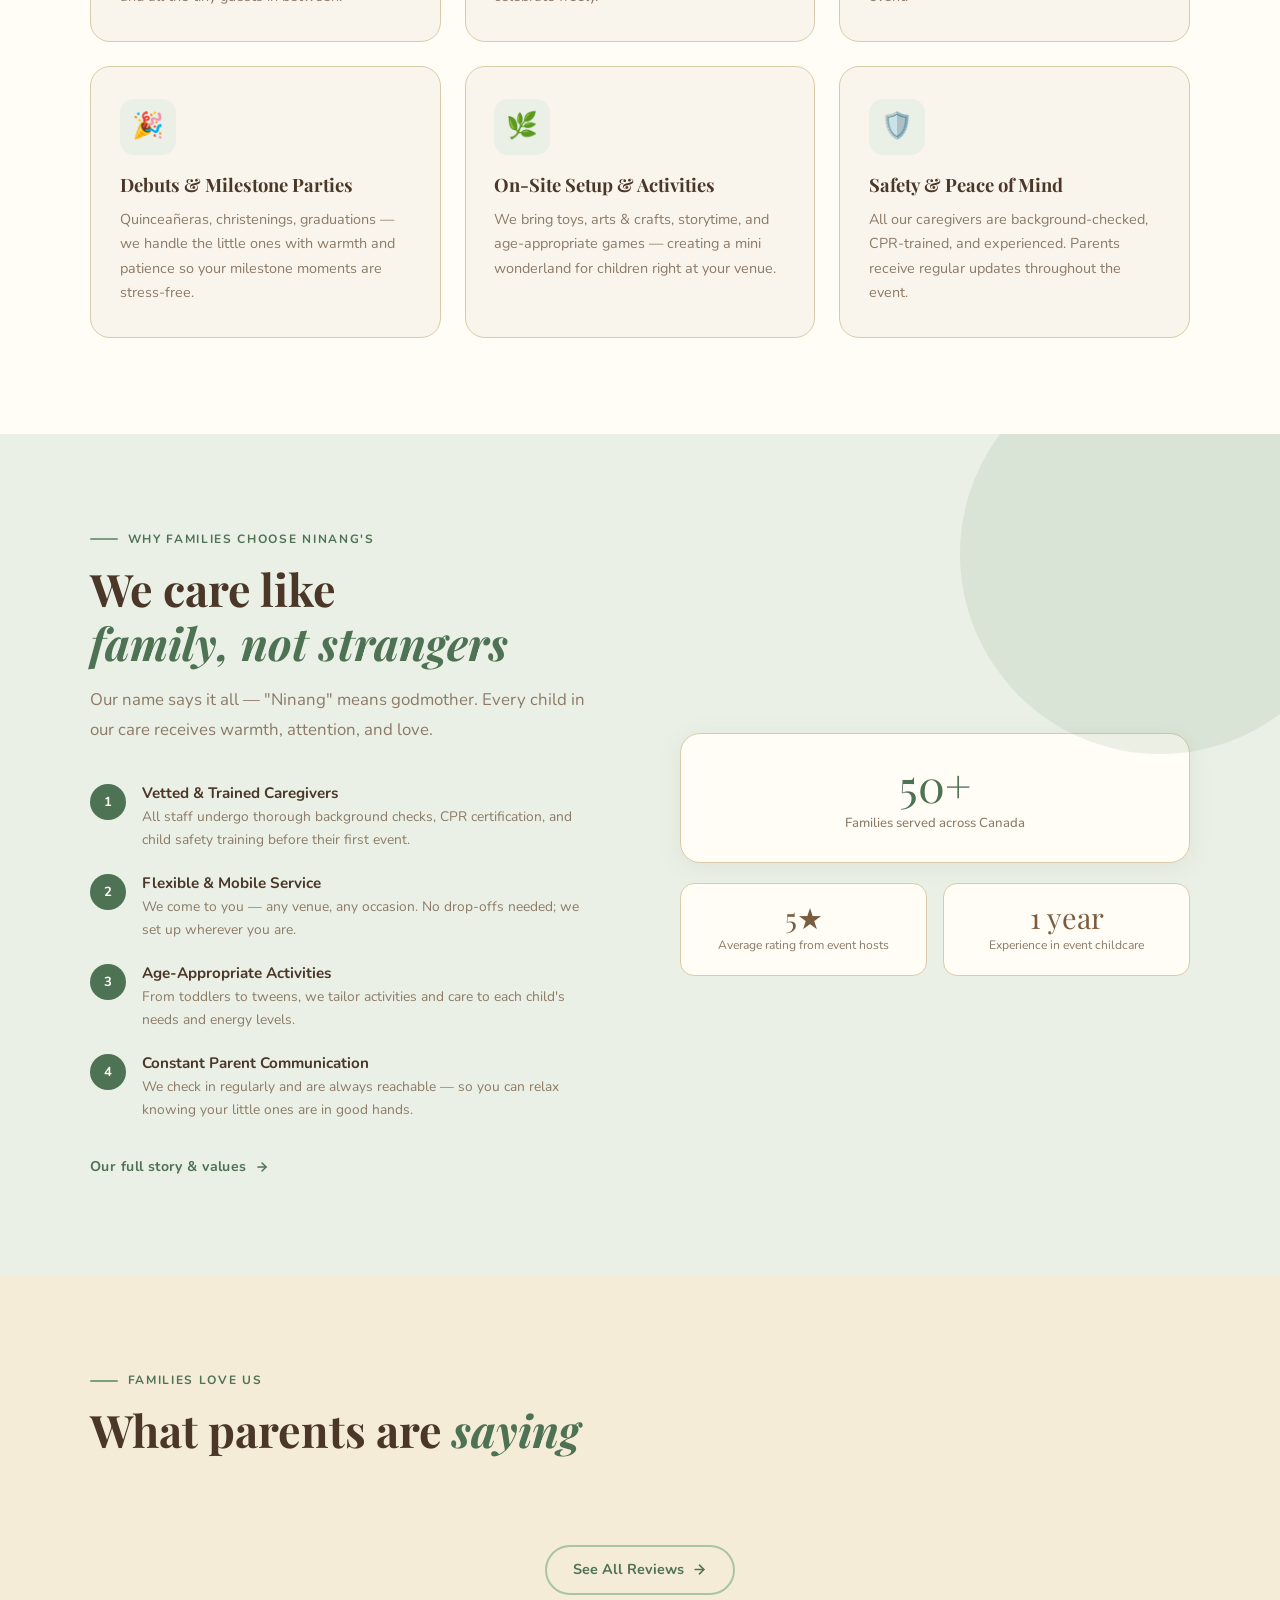
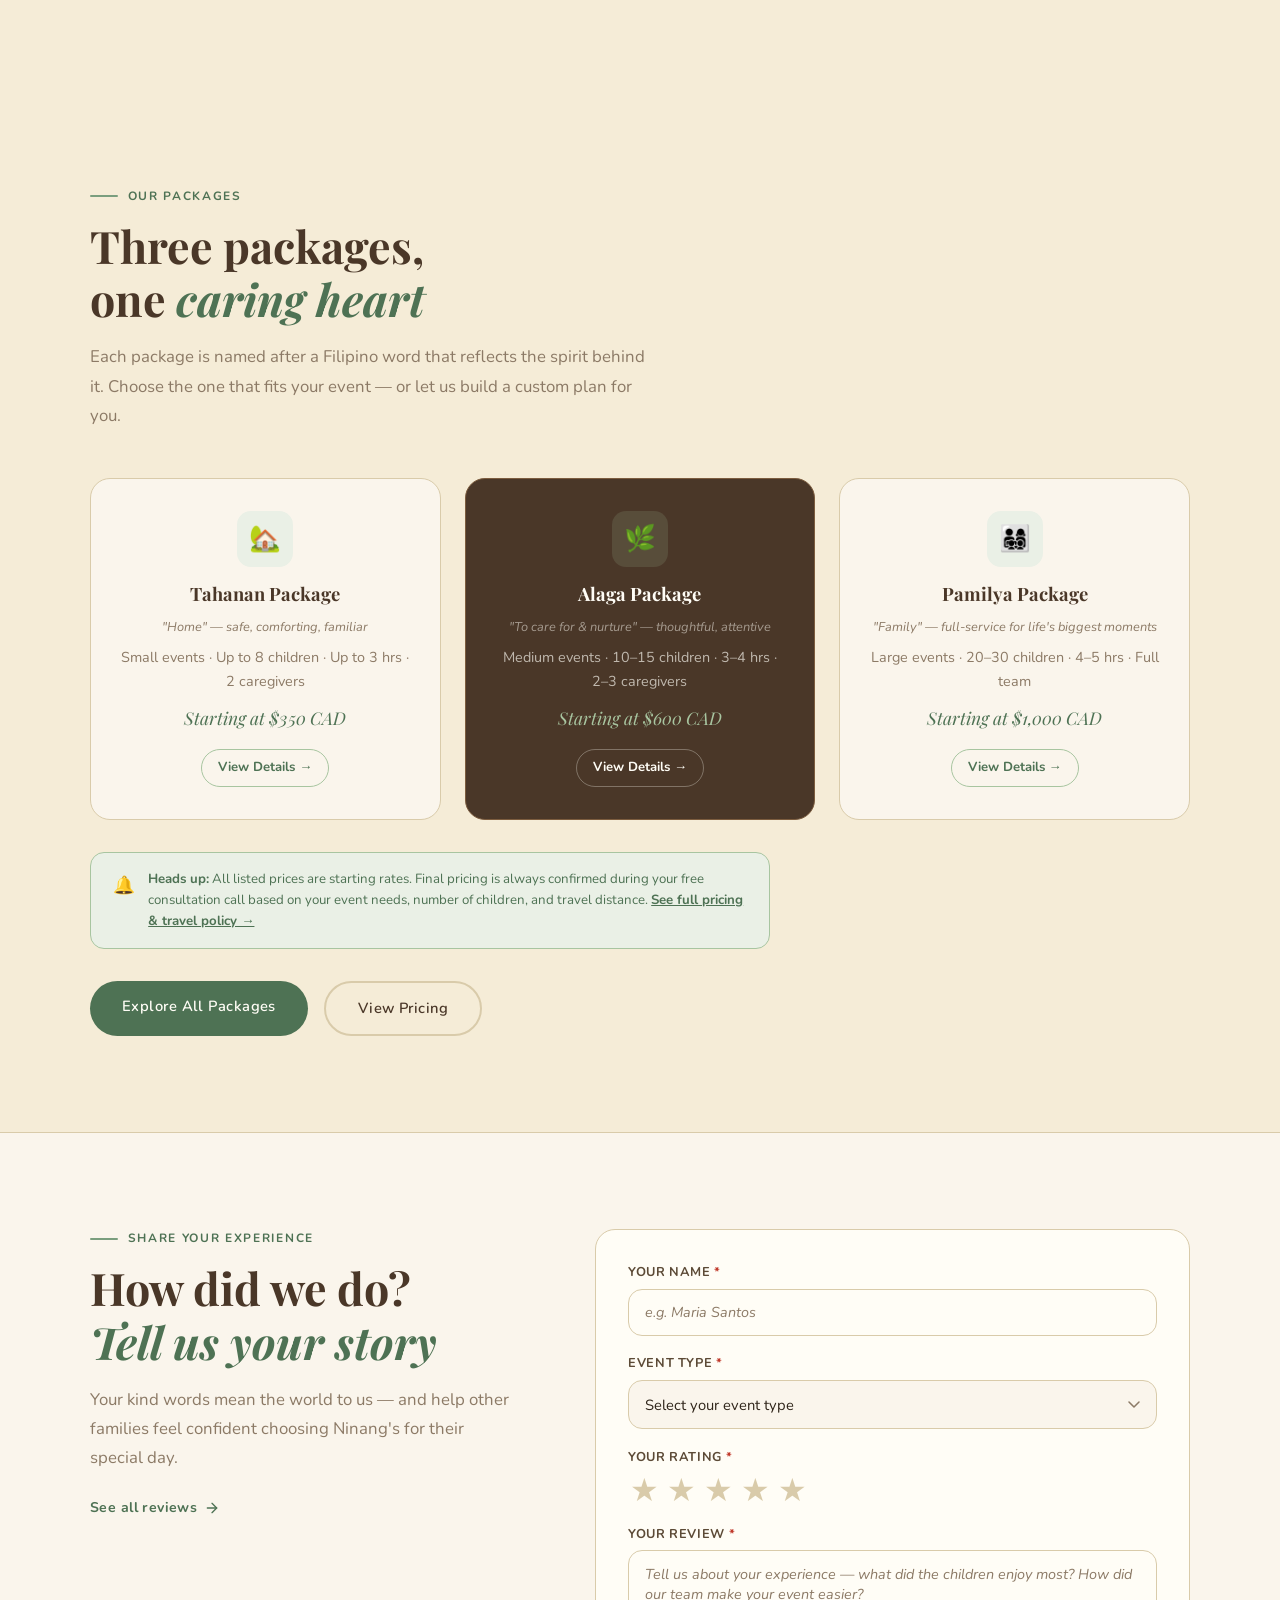
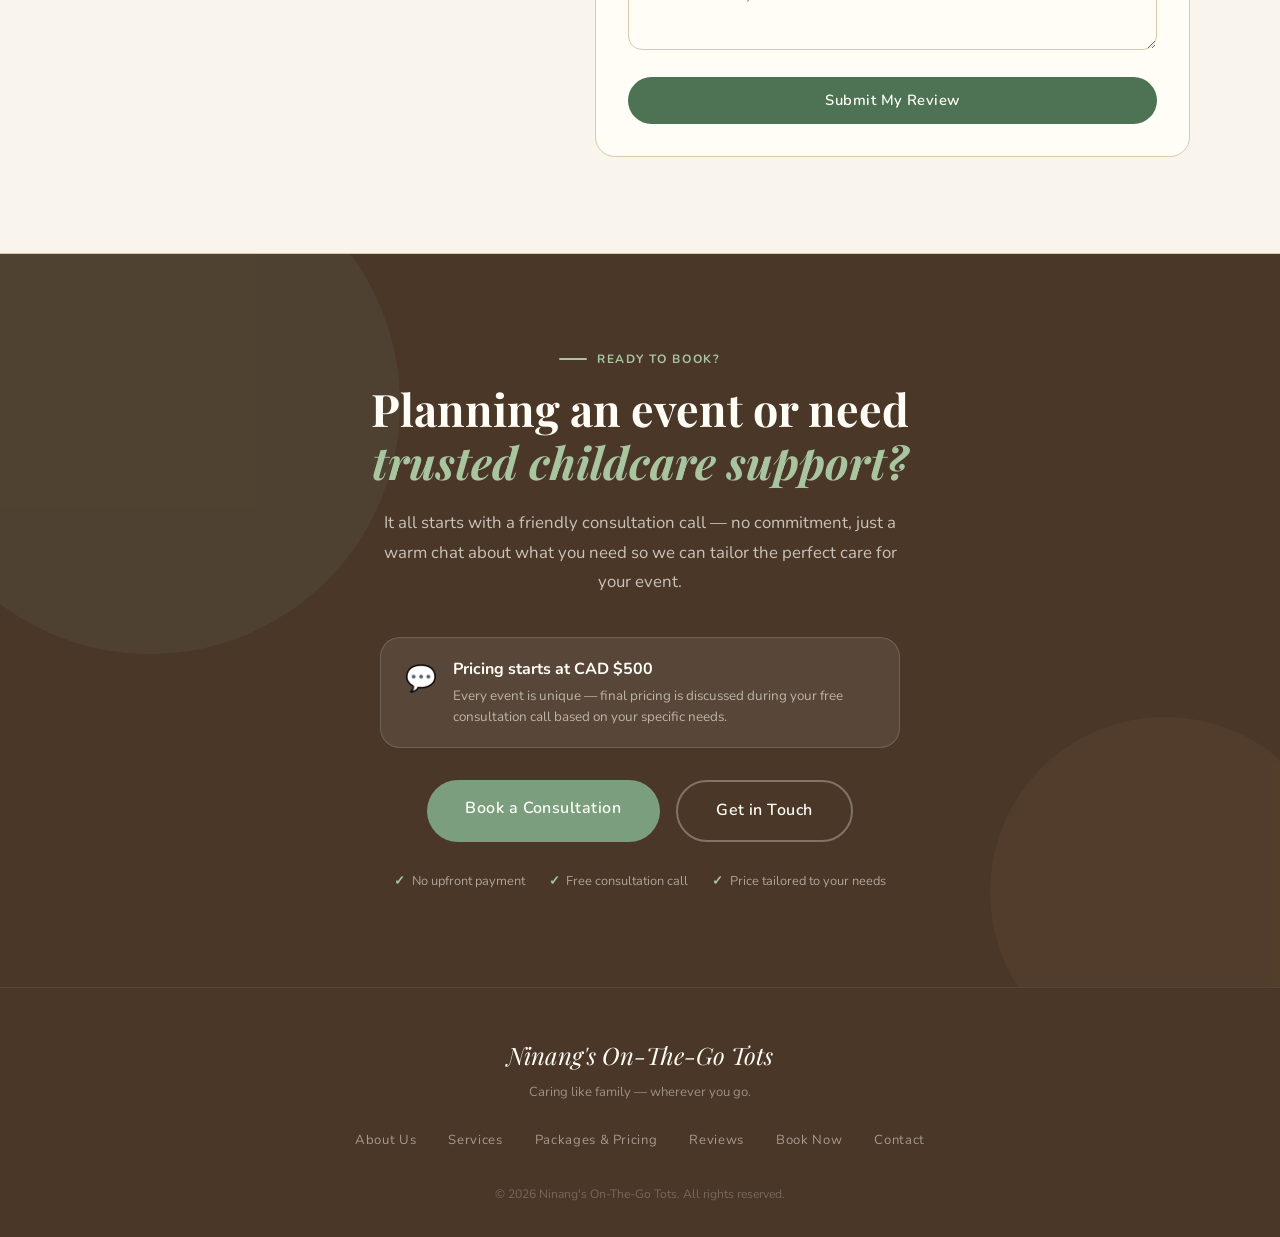
==== commit 8c50d5fe: "Add files via upload" ====
--- a/index.html
+++ b/index.html
@@ -39,7 +39,7 @@
 
     <ul class="nav-links" id="navLinks">
       <li><a href="about.html">About Us</a></li>
-      <li><a href="#offer">Services</a></li>
+      <li><a href="about.html">Services</a></li>
       <li><a href="pricing.html">Packages &amp; Pricing</a></li>
       <li><a href="reviews.html">Reviews</a></li>
       <li><a href="booking.html" class="nav-cta">Book Now</a></li>
@@ -51,7 +51,7 @@
     <button class="drawer-close" id="drawerClose" aria-label="Close menu">&times;</button>
     <ul>
       <li><a href="about.html"    class="drawer-link">About Us</a></li>
-      <li><a href="#offer"        class="drawer-link">Services</a></li>
+      <li><a href="about.html"        class="drawer-link">Services</a></li>
       <li><a href="pricing.html" class="drawer-link">Packages &amp; Pricing</a></li>
       <li><a href="reviews.html"  class="drawer-link">Reviews</a></li>
       <li><a href="booking.html"  class="drawer-link drawer-cta">Book Now</a></li>
